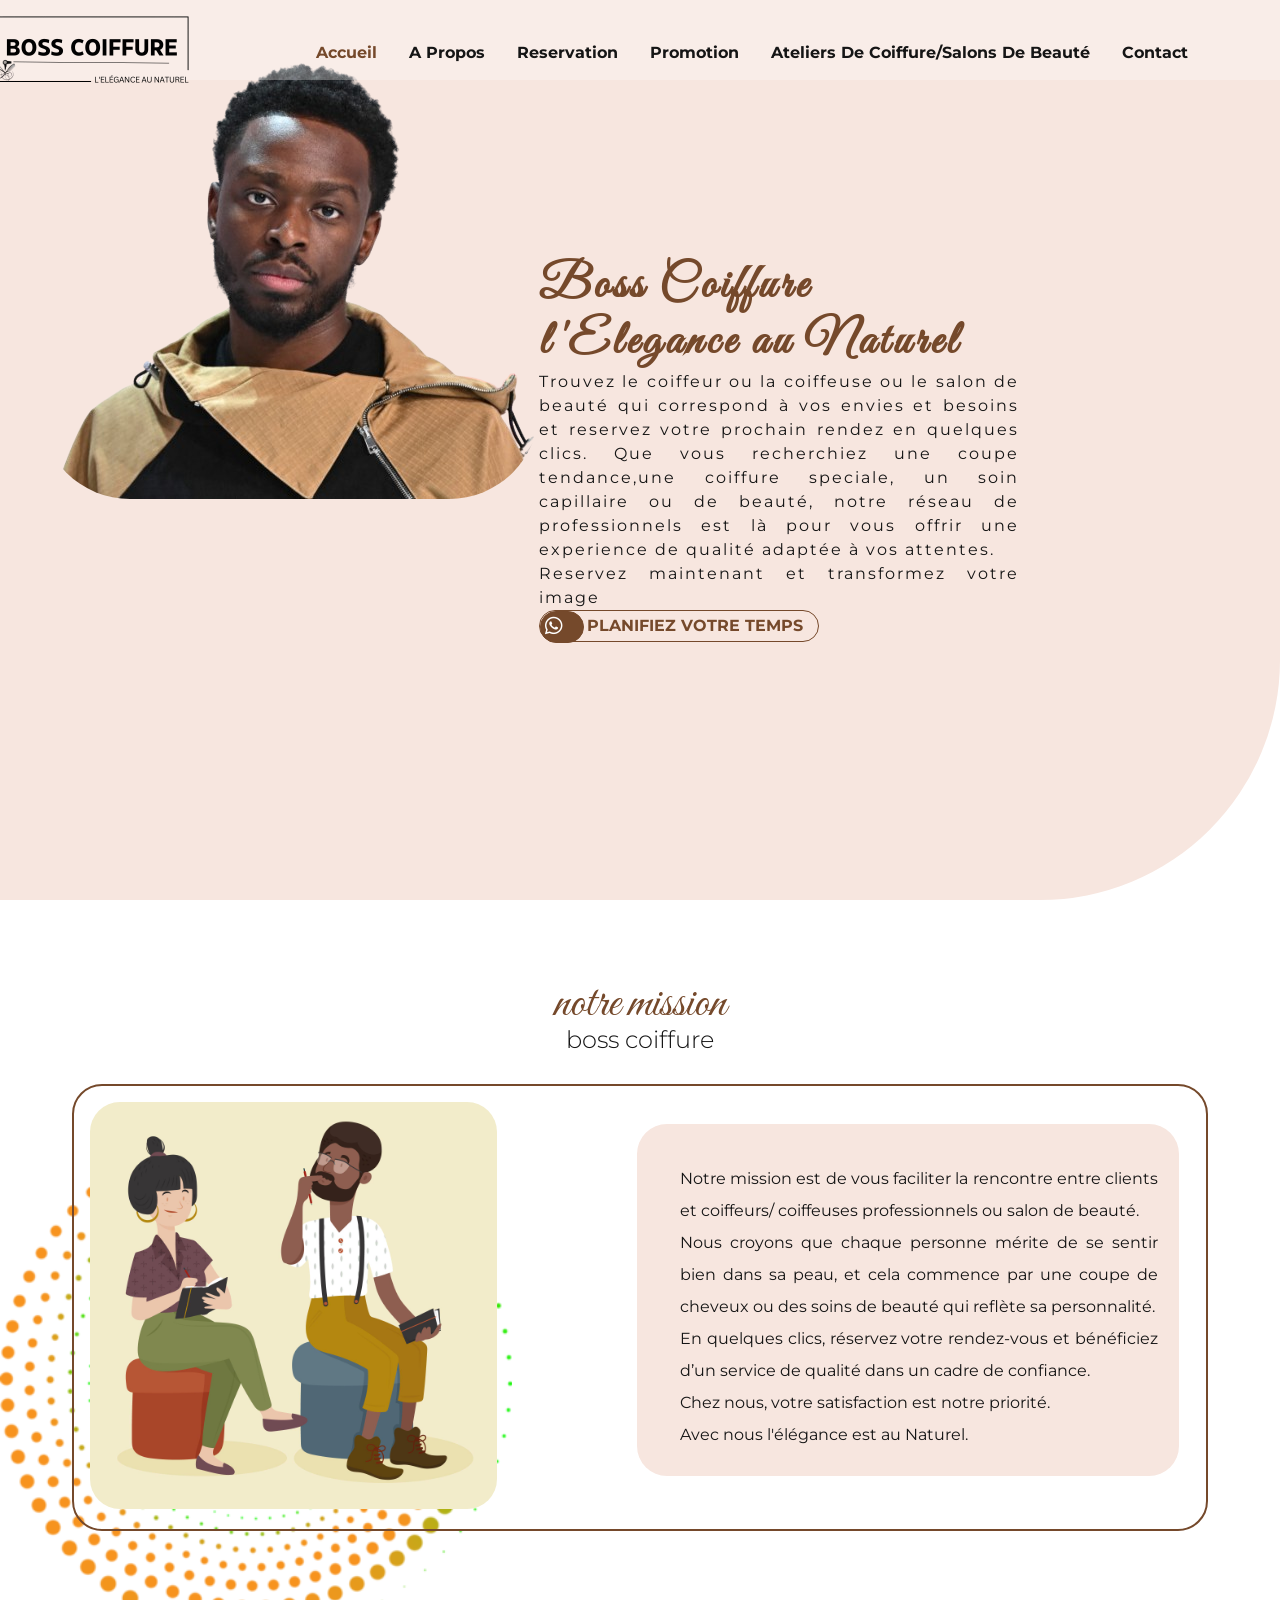
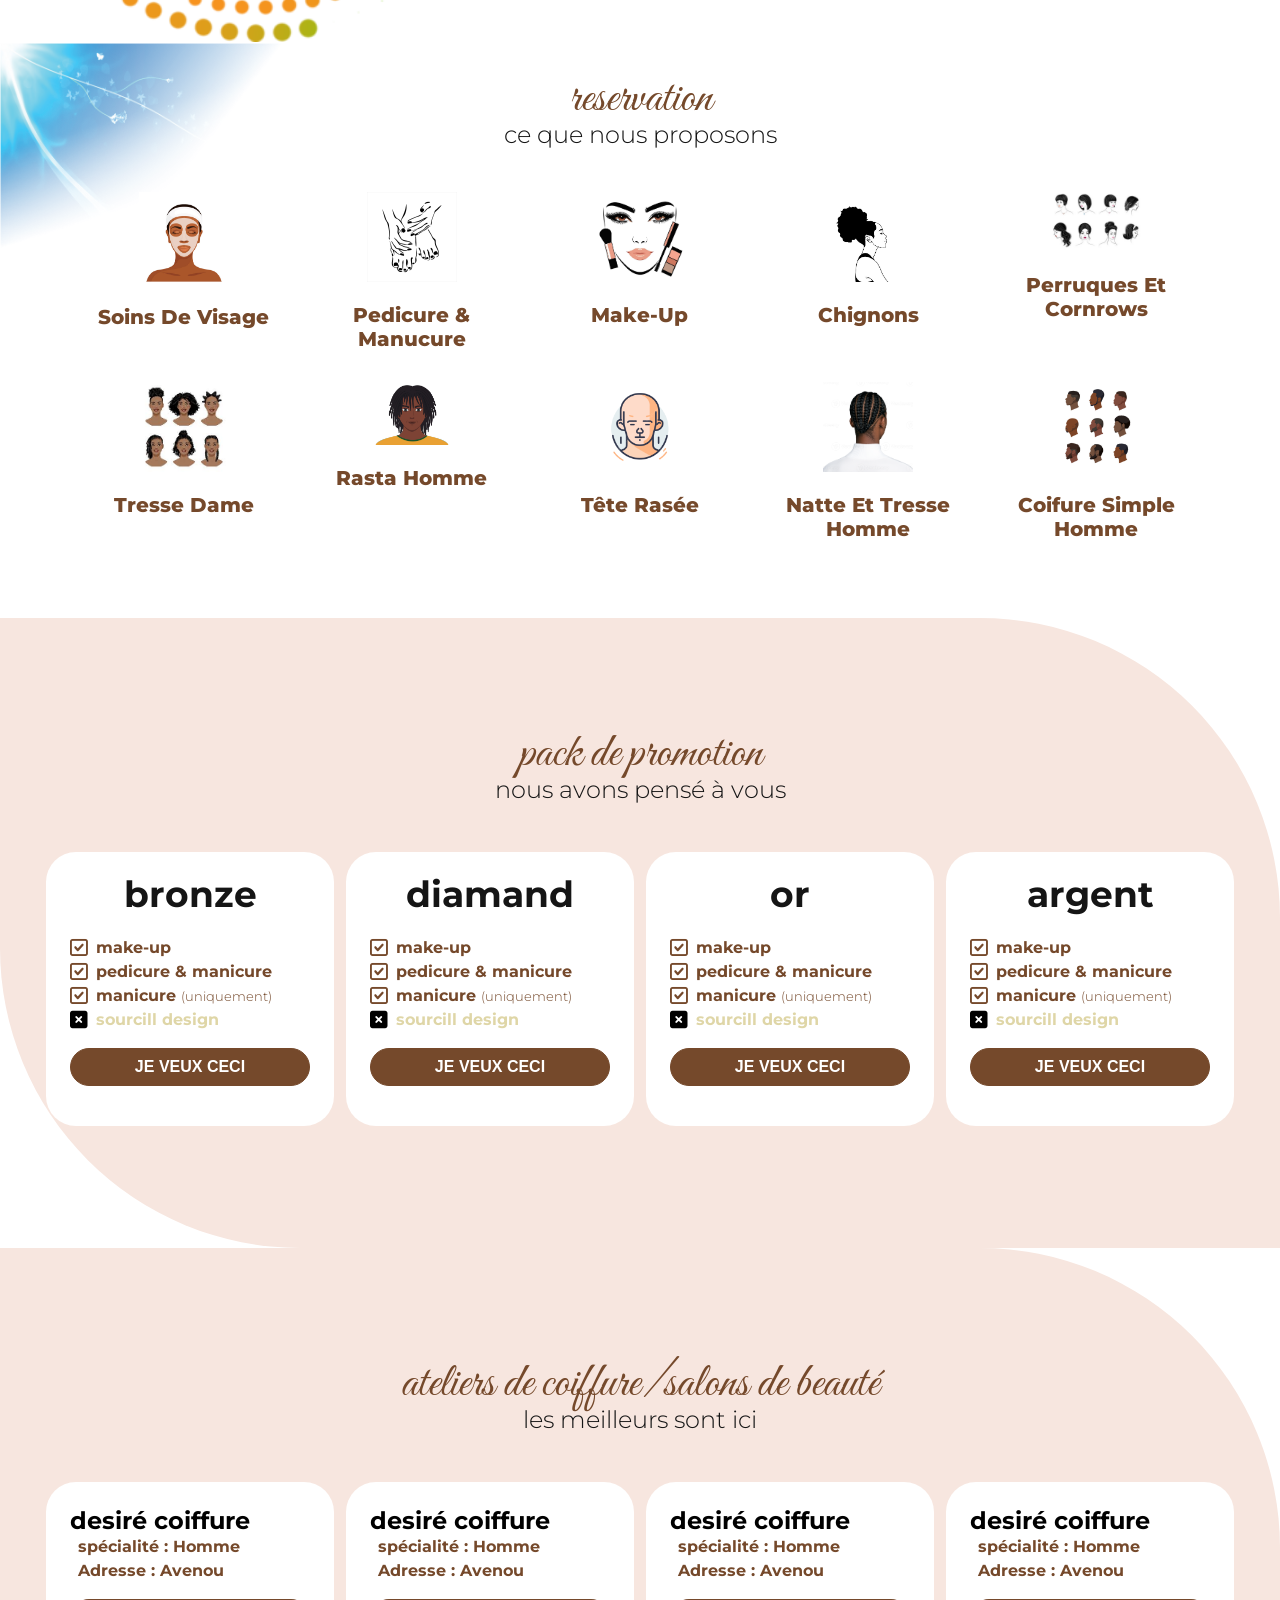
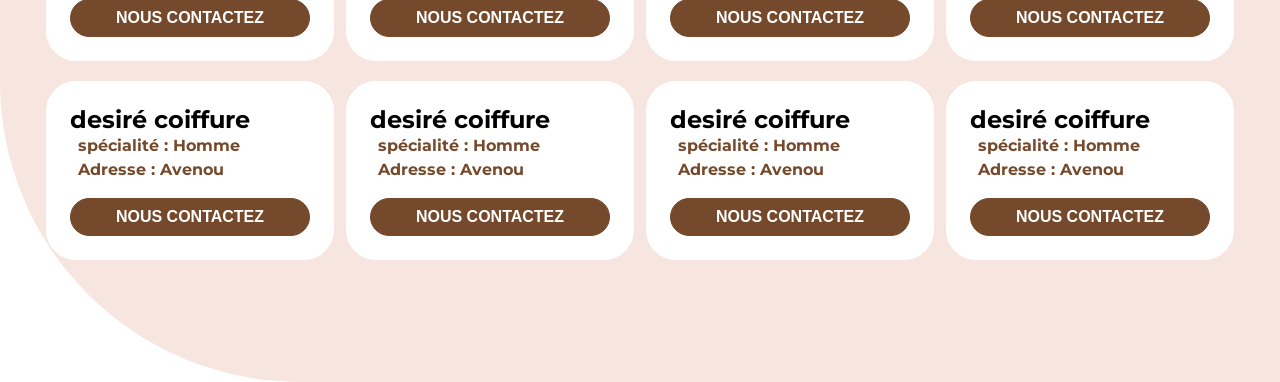
==== index.html @ dd02acd4 "first commit" ====
<!DOCTYPE html>
<html lang="en">
  <head>
    <meta charset="UTF-8" />
    <meta http-equiv="X-UA-Compatible" content="IE=edge" />
    <meta name="viewport" content="width=device-width, initial-scale=1.0" />
    <title>Boss Coiffure</title>
    <!-- CSS file -->
    <link rel="stylesheet" href="Style.css" />
    <!-- Font Awesome CDN -->
    <link
      rel="stylesheet"
      href="https://use.fontawesome.com/releases/v5.15.4/css/all.css"
      integrity="sha384-DyZ88mC6Up2uqS4h/KRgHuoeGwBcD4Ng9SiP4dIRy0EXTlnuz47vAwmeGwVChigm"
      crossorigin="anonymous"
    />
    <link rel="stylesheet" href="https://cdnjs.cloudflare.com/ajax/libs/font-awesome/6.0.0-beta3/css/all.min.css"/>
  </head>
  <body>
    <header class="header" id="header">
      <div class="navbar">
        <div class="logo">
          <img src="img/Logo Boss Coiffure re.png" />
        </div>
        <nav class="nav-menu" id="nav-menu">
          <ul class="nav-list">
            <li><a href="#" class="nav-link active">accueil</a></li>
            <li><a href="#apropos" class="nav-link">a propos</a></li>
            <li><a href="#reservation" class="nav-link">reservation</a></li>
            <li><a href="#promotion" class="nav-link">promotion </a></li>
            <li><a href="#ateliers" class="nav-link">ateliers de coiffure/salons de beauté</a></li>
            <li><a href="#contact" class="nav-link">contact</a></li>
          </ul>
          
        </nav>
        <div class="nav-toggle" id="nav-toggle">
            <!-- Icône Bars-->
            <i class="fa-solid fa-bars"></i>
        </div>
      </div>
    </header>
    <!-- Start Accueil Section-->
    <section class="accueil">
        <div class="container">
            <div class="accueil-img">
                <img src="img/Accueil_4-removebg-preview.png">
            </div>
            <div class="accueil-content">
                <h1>Boss Coiffure<br><span>l'Elegance au Naturel</span></h1>
                <p>Trouvez le coiffeur ou la coiffeuse ou le salon de beauté qui correspond à vos envies et besoins et reservez votre prochain rendez en quelques clics. Que vous recherchiez une coupe tendance,une coiffure speciale, un soin capillaire ou de beauté, notre réseau de professionnels est là pour vous offrir une experience de qualité adaptée à vos attentes.</p>
                <p>Reservez maintenant et transformez votre image</p>
                <a href="https://wa.me/22890616989" class="btn btn-outline" >
                  <i class="fab fa-whatsapp" target="_blank"></i> 
                  planifiez votre temps
                  </a>
                </a>
            </div>
        </div>
    </section>
    <!-- End Accueil Section-->
     <!-- Start A propos Section-->
    <section class="apropos" id="apropos">
      <div class="container">
        <div class="section-title">
          <h1>notre mission</h1>
          <span>boss coiffure</span>
        </div>
        <div class="apropos-detail">
          <div class="apropos-detail-content">
            <div class="apropos-img">
              <img src="img/A propos Backgr.jpg">
            </div>
            <div class="apropos-description">
              <p>Notre mission est de vous faciliter la rencontre entre clients 
                et coiffeurs/ coiffeuses professionnels ou salon de beauté.
              </p>
              <p>Nous croyons que chaque personne mérite de se sentir bien dans sa
                peau, et cela commence par une coupe de cheveux ou des soins de 
                beauté qui reflète sa personnalité.
              </p>
              <p>
                 En quelques clics, réservez votre rendez-vous
                 et bénéficiez d’un service de qualité dans un cadre de confiance.
              </p>
              <p>
                Chez nous, votre satisfaction est notre priorité. 
              </p>
              <p>
              Avec nous l'élégance est au Naturel.
              </p>
            </div>
          </div>
        </div>
      </div>
    </section>
    <!-- End A propos Section-->
    <!-- Start Reservation Section-->
      <section class="reservation" id="reservation">
        <div class="reservation-content">
          <div class="section-title">
            <h1>reservation</h1>
            <span>ce que nous proposons</span>
          </div>
          <div class="reservation-content-description">
            <div class="box">
                  <div class="inner">
                    <img src="img/Soins de beaute.jpg">
                    <p>soins de visage</p>
                  </div>
            </div>
            <div class="box">
              <div class="inner">
                <img src="img/Pedicure et manucure.jpg">
                <p>pedicure & manucure</p>
              </div>
            </div>
            <div class="box">
                <div class="inner">
                  <img src="img/Mak-up.jpg">
                  <p>make-up</p>
                </div>  
            </div>
            <div class="box">
                  <div class="inner">
                  <img src="img/Chignon.jpg">
                  <p>chignons</p>
                  </div>
            </div>
            <div class="box">
              <div class="inner">
              <img src="img/prerruque.jpg">
              <p>perruques et cornrows</p>
              </div>
        </div>
        <div class="box">
          <div class="inner">
          <img src="img/Tresse2.jpg">
          <p>tresse dame</p>
          </div>
    </div>
            <div class="box">
                  <div class="inner">
                  <img src="img/Rasta Homme.jpg">
                  <p>rasta homme</p>
                  </div> 
            </div>   
            <div class="box">
              <div class="inner">
              <img src="img/tête rasé.png">
              <p>tête rasée</p>
              </div> 
        </div> 
        <div class="box">
          <div class="inner">
          <img src="img/natte et tresse Homme.png">
          <p>Natte et tresse homme</p>
          </div> 
    </div> 
    <div class="box">
      <div class="inner">
      <img src="img/Coiffure simple homme.jpg">
      <p>coifure simple homme</p>
      </div> 
</div>                    
          </div>
        </div>
      </section>
    <!-- End Reservation Section-->
    <!-- Start Promotion Section-->
      <section class="promotion" id="promotion">
        <div class="section-title">
          <h1>pack de promotion</h1>
          <span>nous avons pensé à vous</span>
        </div>
        <div class="pack-cards">
          <div class="card">
            <div class="card-title">
              <h1>bronze</h1>
            </div>
            <div class="card-items">
              <div class="item">
                <i class="fa-regular fa-square-check check-icon"></i>
                <p>make-up</p>
              </div>
              <div class="item">
                <i class="fa-regular fa-square-check check-icon"></i>
                <p>pedicure & manicure</p>
              </div>
              <div class="item">
                <i class="fa-regular fa-square-check check-icon"></i>
                <p>manicure <span>(uniquement)</span></p>
              </div>
              <div class="item">
                <i class="fa-solid fa-square-xmark x-icon"></i>
                <p class="not">sourcill design</span></p>
              </div>
              <button class="btn">Je veux ceci</button>
            </div>
          </div>
            <div class="card">
              <div class="card-title">
                <h1>diamand</h1>
              </div>
              <div class="card-items">
                <div class="item">
                  <i class="fa-regular fa-square-check check-icon"></i>
                  <p>make-up</p>
                </div>
                <div class="item">
                  <i class="fa-regular fa-square-check check-icon"></i>
                  <p>pedicure & manicure</p>
                </div>
                <div class="item">
                  <i class="fa-regular fa-square-check check-icon"></i>
                  <p>manicure <span>(uniquement)</span></p>
                </div>
                <div class="item">
                  <i class="fa-solid fa-square-xmark x-icon"></i>
                  <p class="not">sourcill design</span></p>
                </div>
                <button class="btn">Je veux ceci</button>
              </div>
            </div>
            <div class="card">
                <div class="card-title">
                  <h1>or</h1>
                </div>
                <div class="card-items">
                  <div class="item">
                    <i class="fa-regular fa-square-check check-icon"></i>
                    <p>make-up</p>
                  </div>
                  <div class="item">
                    <i class="fa-regular fa-square-check check-icon"></i>
                    <p>pedicure & manicure</p>
                  </div>
                  <div class="item">
                    <i class="fa-regular fa-square-check check-icon"></i>
                    <p>manicure <span>(uniquement)</span></p>
                  </div>
                  <div class="item">
                    <i class="fa-solid fa-square-xmark x-icon"></i>
                    <p class="not">sourcill design</span></p>
                  </div>
                  <button class="btn">Je veux ceci</button>
                </div>
              </div>
              <div class="card">
                  <div class="card-title">
                    <h1>argent</h1>
                  </div>
                  <div class="card-items">
                    <div class="item">
                      <i class="fa-regular fa-square-check check-icon"></i>
                      <p>make-up</p>
                    </div>
                    <div class="item">
                      <i class="fa-regular fa-square-check check-icon" ></i>
                      <p>pedicure & manicure</p>
                    </div>
                    <div class="item">
                      <i class="fa-regular fa-square-check check-icon"></i>
                      <p>manicure <span>(uniquement)</span></p>
                    </div>
                    <div class="item">
                      <i class="fa-solid fa-square-xmark x-icon"></i>
                      <p class="not">sourcill design</span></p>
                    </div>
                    <button class="btn">Je veux ceci</button>
            </div>
          </div>
        </div>
      </section>
    <!-- End Promotion Section-->


    <!-- Start Ateliers Section-->
     <section class="ateliers" id="ateliers">
      <div class="ateliers-content">
        <div class="section-title">
          <h1>ateliers de coiffure/salons de beauté</h1>
          <span>les meilleurs sont ici</span>
        </div>
        <div class="ateliers-salons">
        <div class="ateliers-list-salon">
          <div class="ateliers-list-title">
            <h1>desiré coiffure</h1>
          </div>
          <div class="ateliers-list-salon-items">
            <div class="item">
              <p>spécialité : Homme</p>
            </div>
            <div class="item">
              <p>Adresse : Avenou</p>
            </div>
        </div>
        <button class="btn">Nous contactez</button>
        </div>
        <div class="ateliers-list-salon">
          <div class="ateliers-list-title">
            <h1>desiré coiffure</h1>
          </div>
          <div class="ateliers-list-salon-items">
            <div class="item">
              <p>spécialité : Homme</p>
            </div>
            <div class="item">
              <p>Adresse : Avenou</p>
            </div>
        </div>
        <button class="btn">Nous contactez</button>
        </div>
        <div class="ateliers-list-salon">
          <div class="ateliers-list-title">
            <h1>desiré coiffure</h1>
          </div>
          <div class="ateliers-list-salon-items">
            <div class="item">
              <p>spécialité : Homme</p>
            </div>
            <div class="item">
              <p>Adresse : Avenou</p>
            </div>
        </div>
        <button class="btn">Nous contactez</button>
        </div>
        <div class="ateliers-list-salon">
          <div class="ateliers-list-title">
            <h1>desiré coiffure</h1>
           </div>
          <div class="ateliers-list-salon-items">
            <div class="item">
              <p>spécialité : Homme</p>
            </div>
            <div class="item">
              <p>Adresse : Avenou</p>
            </div>
        </div>
        <button class="btn">Nous contactez</button>
        </div>
        <div class="ateliers-list-salon">
          <div class="ateliers-list-title">
            <h1>desiré coiffure</h1>
          </div>
          <div class="ateliers-list-salon-items">
            <div class="item">
              <p>spécialité : Homme</p>
            </div>
            <div class="item">
              <p>Adresse : Avenou</p>
            </div>
        </div>
        <button class="btn">Nous contactez</button>
        </div>
        <div class="ateliers-list-salon">
          <div class="ateliers-list-title">
            <h1>desiré coiffure</h1>
          </div>
          <div class="ateliers-list-salon-items">
            <div class="item">
              <p>spécialité : Homme</p>
            </div>
            <div class="item">
              <p>Adresse : Avenou</p>
            </div>
        </div>
        <button class="btn">Nous contactez</button>
        </div>
        <div class="ateliers-list-salon">
          <div class="ateliers-list-title">
            <h1>desiré coiffure</h1>
          </div>
          <div class="ateliers-list-salon-items">
            <div class="item">
              <p>spécialité : Homme</p>
            </div>
            <div class="item">
              <p>Adresse : Avenou</p>
            </div>
        </div>
        <button class="btn">Nous contactez</button>
        </div>
        <div class="ateliers-list-salon">
          <div class="ateliers-list-title">
            <h1>desiré coiffure</h1>
          </div>
          <div class="ateliers-list-salon-items">
            <div class="item">
              <p>spécialité : Homme</p>
            </div>
            <div class="item">
              <p>Adresse : Avenou</p>
            </div>
        </div>
        <button class="btn">Nous contactez</button>
        </div>
      </div> 
    </div>
     




     </section>
    <!-- End Ateliers Section-->
    <!-- Javascript File-->
    <script src="main.js"></script>
  </body>
</html>
---- Style.css ----
/* Fonts */
@import url('https://fonts.googleapis.com/css2?family=Great+Vibes&family=Montserrat:ital,wght@0,100..900;1,100..900&display=swap');

:root{
    --header-height: 5rem;
    --main-color: #f7e6df;
    --first-color:#75492b;
    --second-color:#dfd6a7;
    --white-color:#fff;
    --black-color:#151515;

    --font-cursive: "Great Vibes", cursive;
    --font-body: "Montserrat", serif;

    --big-font-size: 3rem;
    --h1-font-size: 2.25rem;
    --h2-font-size: 1.5rem;
    --h3-font-size: 1.25rem;
    --normal-font-size: 1rem;
    --small-font-size: 0.813rem;
}
*{
    box-sizing: border-box;
    margin: 0;
    padding: 0;
    text-decoration: none;
    list-style: none;
    outline: none;
    border: none;
}
html{
    scroll-behavior: smooth;
}
body{
    background-color: var(--white-color);
    font-size: var(--normal-font-size);
    font-family: var(--font-body);
    overflow-x: hidden;
}
/* Buttons */
.btn{
    width: 240px;
    display: flex;
    align-items: center;
    justify-content: center;
    text-align: center;
    background-color: var(--first-color);
    color: var(--white-color);
    border: 1px solid var(--first-color);
    border-radius: 50px;
    font-size: var(--normal-font-size);
    font-weight: bold;
    text-transform: uppercase;
    line-height: 1rem;
    padding: 10px 20px;
    cursor: pointer;
    transition: all 0.4s ease;
}
.btn:hover{
    background-color: transparent;
    color: var(--first-color);
}
.btn-outline{
    width: 280px;
    background-color: transparent;
    color: var(--first-color);
    padding: 5px 10px 5px 0;
    transition: all 0.4s ease;
    position: relative;
}
.btn-outline::before{
    content: '';
    position: absolute;
    top: 0;
    left: 0;
    width: 15%;
    height: 100%;
    background-color: var(--first-color);
    border: 1px solid var(--first-color);
    border-radius: 50px;
    transition: all 0.4s ease-in-out;
}
.btn-outline i{
    margin-right: 1.5rem;
    font-size: var(--h3-font-size);
    color: var(--white-color);
    z-index: 10;
}
.btn-outline:hover::before{
    width:100%;
    z-index: -1;
}
.btn-outline:hover{
    color: var(--white-color);
    z-index: 10;
}
.header{
    position:fixed;
    top: 0;
    left: 0;
    right: 0;
    height: var(--header-height);
    background-color: rgba(255, 255, 255, 0.3);
    z-index: 100;
    transition: all 0.4s ease;
}
.navbar{
    width: 100%;
    max-width: 1200px;
    margin: 0 auto;
    display: flex;
    justify-content: space-between;
    align-items: center;
    padding: 20px;
}
.logo{
    display: flex;
    justify-content: center;
    align-items: center;
    max-width: 10px;
    height: 0px;
    transform: scale(0.5);
    padding: 2em;
}
.nav-menu .nav-list{
    display: flex;
}
.nav-menu li{
    margin-right: 2rem;
}
.nav-link{
    font-size: var(--normal-font-size);
    color: var(--black-color);
    font-weight: bold;
    text-transform: capitalize;
    position: relative;
    transition: all 0.4s ease;
}
.nav-link::before{
    content: "";
    position: absolute;
    width: 0;
    left: 0;
    bottom: 0;
    height: 2px;
    background-color: var(--first-color);
    transition: all 0.4s ease;
}
.nav-link:hover::before{
    width: 100%;
}
.nav-link:hover,
.nav-link.active{
    color: var(--first-color);
}
.nav-toggle{
    font-size: var(--h1-font-size);
    padding: 5px 5px 0;
    border: 2px solid transparent;
    cursor: pointer;
    z-index: 100;
    display: none;
}
.nav-toggle:hover{
    color: var(--first-color);
    border: 2px solid var(--first-color);
}
/* Start Accueil Section */
.accueil{
    width:100%;
    height: 100vh;
    background-color: var(--main-color);
    border-radius: 0 0 240px 0;
}
.container{
    max-width: 1200px;
    margin: 0 auto;
    display: flex;
    flex-wrap: wrap;
}
.accueil .accueil-img img{ 
    width:100%;
    height: auto;
    border-radius: 10vh;
    transform: scale();
}
.accueil .accueil-content{
    width:40%;
    height: 100vh;
    display: flex;
    flex-direction: column;
    align-items: flex-start;
    justify-content: center;
}
.accueil-content h1{
    font-family: var(--font-cursive);
    font-size: 3rem; 
    line-height: 3.5rem;
    letter-spacing: 4px; 
    color: var(--first-color);
    margin: bottom 1.5em; ;
}
.accueil-content p{
    font-weight: 400;
    line-height: 1.5rem;
    text-align: justify;
    letter-spacing: 2px;
    color: var(--black-color);
    margin: bottom 1.2rem;
}
/* End Accueil Section */
/* Start A propos Section */
.apropos{
    width: 100%;
    padding: 5rem 0;
    background-image: url(img/Decoratif2.webp);
    background-repeat: no-repeat;
    background-position: bottom left;
    background-size:40%;
    z-index: -1;
}
.apropos .container{
    max-width: 1200px;
    margin: 1 auto;
    display: flex;
    flex-wrap: wrap;
}
.section-title{
    margin: 0 auto;
    text-align: center;
}
.section-title h1{
    font-family: var(--font-cursive);
    font-size: var(--big-font-size);
    font-weight: 400;
    line-height: 3rem;
    color: var(--first-color);
}
.section-title span{
    font-weight: 300;
    font-size: var(--h2-font-size);
    line-height: 1.5rem;
    color: var(--black-color);
}
.apropos-detail{
    width: 100%;
    padding: 2rem;
}
.apropos-detail-content{
    display: grid;
    grid-template-columns: repeat(2, 1fr);
    gap: 1rem;
    align-items: center;
    border: 2px solid var(--first-color);
    border-radius: 30px;
    padding: 1rem;
}
.apropos-img img{
    width: 75%;
    border-radius: 30px;
    filter: drop-shadow(16px 16px 16px rgba(0,0,0,0,25));
}
.apropos-description{
    position: relative;
    padding: 2rem;
}
.apropos-description::before{
    content: '';
    position: absolute;
    width: 100%;
    height: 100%;
    top: -2%;
    left: -2%;
    background-color: var(--main-color);
    border-radius: 30px;
    box-shadow: 4px 8px 16px rgba(0,0,0,0,25);
    z-index: -1;
}
.apropos-description p{
    font-size: 400;
    line-height: 2rem;
    color: var(--black-color);
    text-align: justify;
}
/* End A propos Section */
/* Start Reservation Section */
.reservation{
    width: 100%;
    padding: 2rem 0;
    background-image: url(img/deco\ 5.png);
    background-size:22%;
    background-repeat: no-repeat;
    background-position: top left;
    z-index: -1;
}
.reservation-content{
    display: flex;
    flex-wrap: wrap;
} 
.reservation-content-description{
    width: 100%;
    max-width: 1200px;
    margin: 0 auto;
    padding: 2rem;
    text-align: center;
    display: grid;
    grid-template-columns: repeat(5, 1fr);
    gap: 5px;
}
.reservation-content-description .box{
    padding: 3px;
}
.reservation-content-description .box .inner img{
    width: 90px;
    margin-bottom: 1rem;
}
.reservation-content-description .box .inner{
    font-size: var(--h3-font-size);
    font-weight: 800;
    text-transform: capitalize;
    color: var(--first-color);
    padding: 10px;
    position: relative;
}
.reservation-content-description .box .inner::before,
.reservation-content-description .box .inner::after{
    content: '';
    position: absolute;
    width: 0;
    height: 0;
    box-sizing: border-box;
    transition: all 0.8s ease;
}
.reservation-content-description .box .inner::before{
    bottom: 0;
    left: 0;
    border-bottom: 3px solid transparent;
    border-left: 3px solid transparent;
}
.reservation-content-description .box .inner::after{
    top: 0;
    right: 0;
    border-top: 3px solid transparent;
    border-right: 3px solid transparent;
}
.reservation-content-description .box:hover .inner::before,
.reservation-content-description .box:hover .inner::after{
    width: 100%;
    height: 100%;
    border-color: var(--first-color);

}
/* End Reservation Section */
/* Start pomotion Section */
.promotion{
    width: 100%;
    padding: 7rem 0;
    background-color: var(--main-color);
    border-radius: 0 300px;
}

.pack-cards{
    max-width: 1200px;
    margin: 0 auto;
    display: flex;
    flex-wrap: wrap;
    margin-top: 2.5rem;

}

.card{
    background-color: var(--white-color);
    box-shadow: 8px 8px 16px rgba(0,0,0,0,25);
    border-radius: 30px;
    padding: 1.5rem;
    margin: 10px auto;
    transition: all 0.4s  ease-in-out;
}
.card:hover{
    transform: scale(1.1);
}
.card-title{
    text-align: center;
    margin-bottom: 1.5rem;
}
.card-title h1{
    font-weight: bold;
    font-size: var(--h1-font-size);
    line-height: 2.25rem;
    color: var(--black-color);
}
.card-items{
   margin-bottom: 1rem; 
}
.item{
    display: flex;
    align-items: center;

}
.item p{
    font-weight: bold;
    line-height: 1.5rem;
    color: var(--first-color);
    margin-left: 0.5rem;
}
.card-items .item p span{
    font-size: var(--small-font-size);
    font-weight: 300;
}
.item .check-icon,
.item .x-icon{
    font-size: var(--h3-font-size);
}
.tem .x-icon,
.item .not{
    color: var(--second-color);
}
.item .check-icon{
    color: var(--first-color);
}
.card-items button{
    margin: 1rem auto 0;
}

/* End pomotion Section */
/* Start Ateliers de coiffure/Salons de beauté Section */
.ateliers{
    width: 100%;
    padding: 7rem 0;
    background-color: var(--main-color);
    border-radius: 0 300px;
}

.ateliers-salons{
    max-width: 1200px;
    margin: 0 auto;
    display: flex;
    flex-wrap: wrap;
    margin-top: 2.5rem;

}

.ateliers-list-salon{
    background-color: var(--white-color);
    box-shadow: 8px 8px 16px rgba(0,0,0,0,25);
    border-radius: 30px;
    padding: 1.5rem;
    margin: 10px auto;
    transition: all 0.4s  ease-in-out;
}
.ateliers-list-salon:hover{
    transform: scale(1.1);
}
.ateliers-list-salon-title{
    text-align: center;
    margin-bottom: 1.5rem;
}
.ateliers-list-salon-title h1{
    font-weight: bold;
    font-size: var(--h1-font-size);
    line-height: 2.25rem;
    color: var(--black-color);
}
.ateliers-list-salon-items{
   margin-bottom: 1rem; 
}
.item{
    display: flex;
    align-items: center;

}
.item p{
    font-weight: bold;
    line-height: 1.5rem;
    color: var(--first-color);
    margin-left: 0.5rem;
}

.ateliers-list-salon-items button{
    margin: 1rem auto 0;
}

/* End Ateliers de coiffure/Salons de beauté Section */


















@media (max-width:920px) {
    .nav-menu{
        position: absolute;
        top: 0;
        right: 0;
        width: 0;
        height: 100vh;
        background-color: var(--main-color);
        font-size: var(--h2-font-size);
        text-align: center;
        text-transform: capitalize;
        padding-top: var(--header-height);
        box-shadow: 0 0 5px rgba(0,0,0,0.4);
        transition: all 0.4s ease-in-out;
    }
    .show-nav{
        width: 60%;
    }
    .nav-menu .nav-list{
        display: block;
    }
    .nav-menu li{
        padding: 15px 0;
    }
    .nav-link{
        font-size: var(--h3-font-size);
    }
    .nav-toggle{
        display: block;
    }
   .accueil .accueil-img img{
        display: none;
   }
   .accueil .accueil-content{
    width: 100%;
    height: 100vh;
    display: flex;
    justify-content: center;
    align-items: center;
   }
   .accueil-content h1{
    font-size: var(--big-font-size);
   }
   .accueil-content p{
    padding: 0.2rem;
   }
   .apropos-detail-content{  
        grid-template-columns: unset;
   }
   .reservation-content-description{
    grid-template-columns: repeat(2, 1fr);
   }
}
@media (max-width :560px) {
    .reservation-content-description{
        grid-template-columns: unset;
       }
}
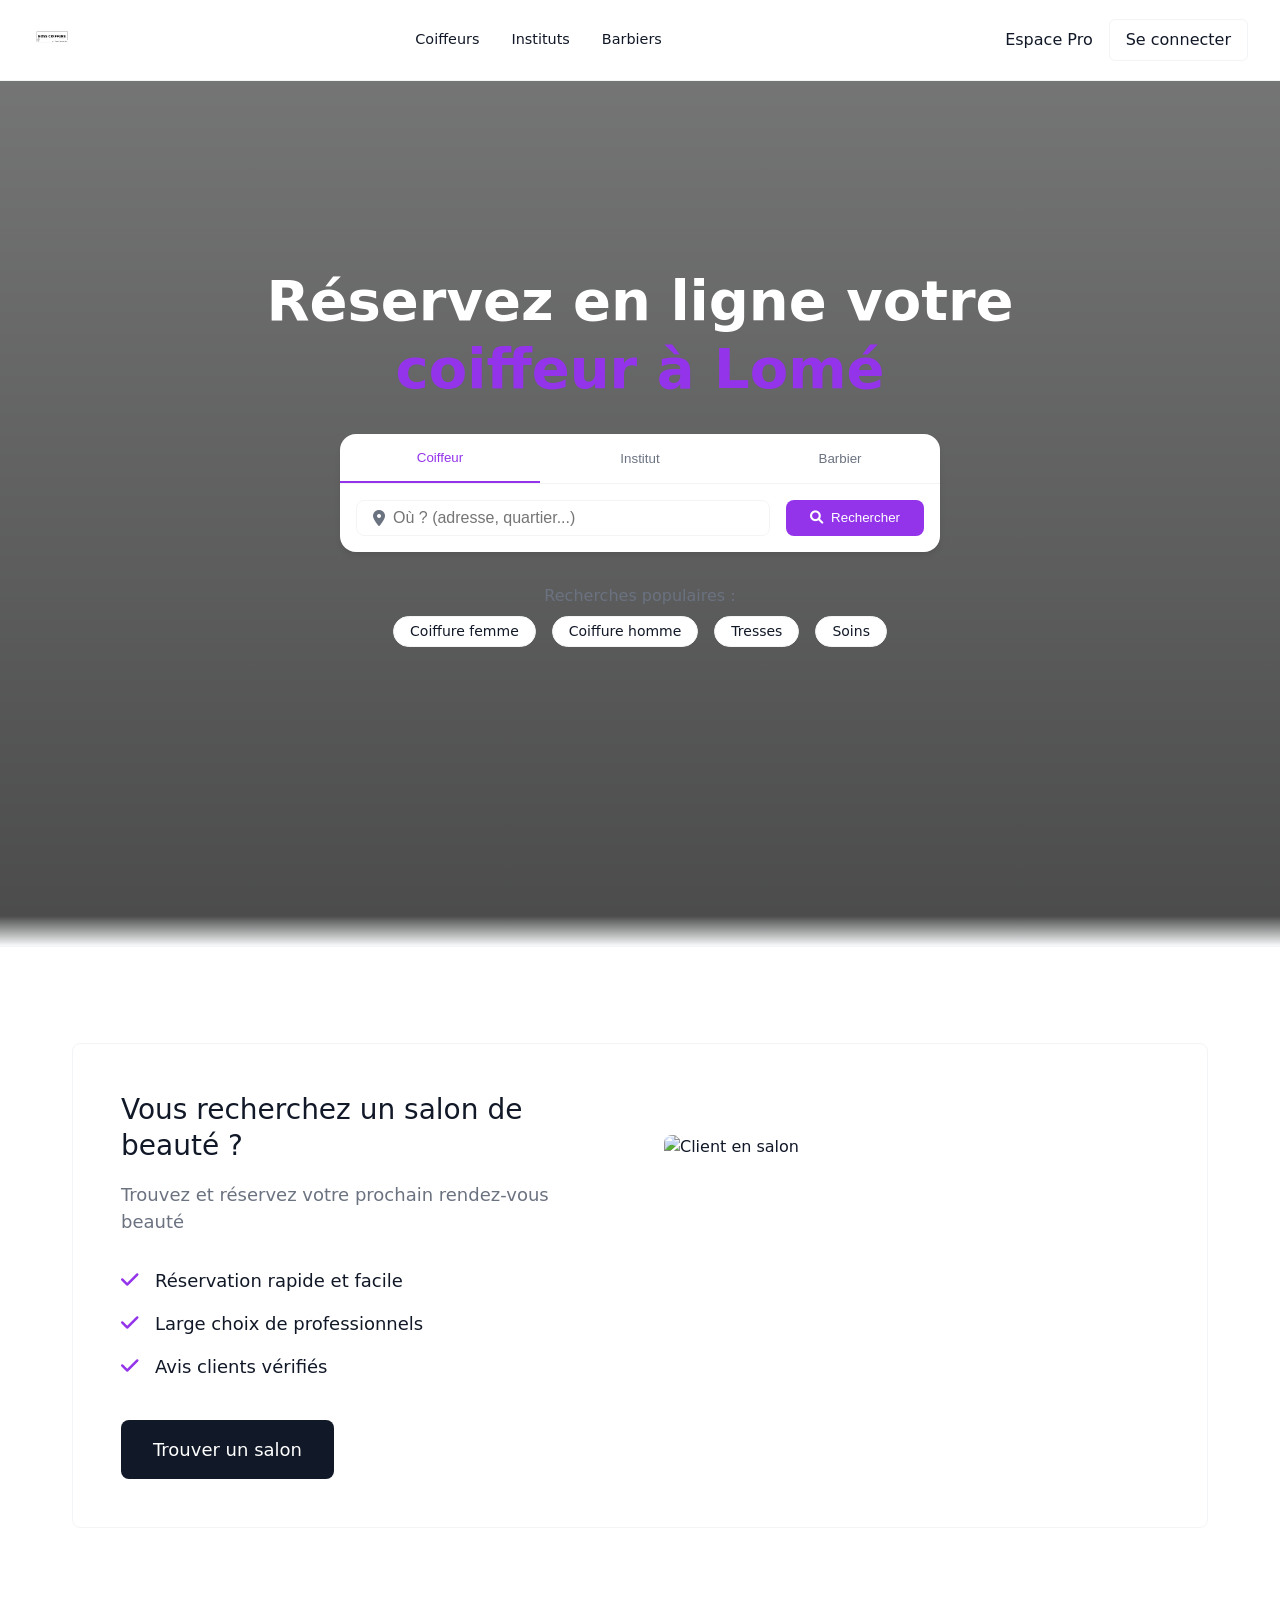
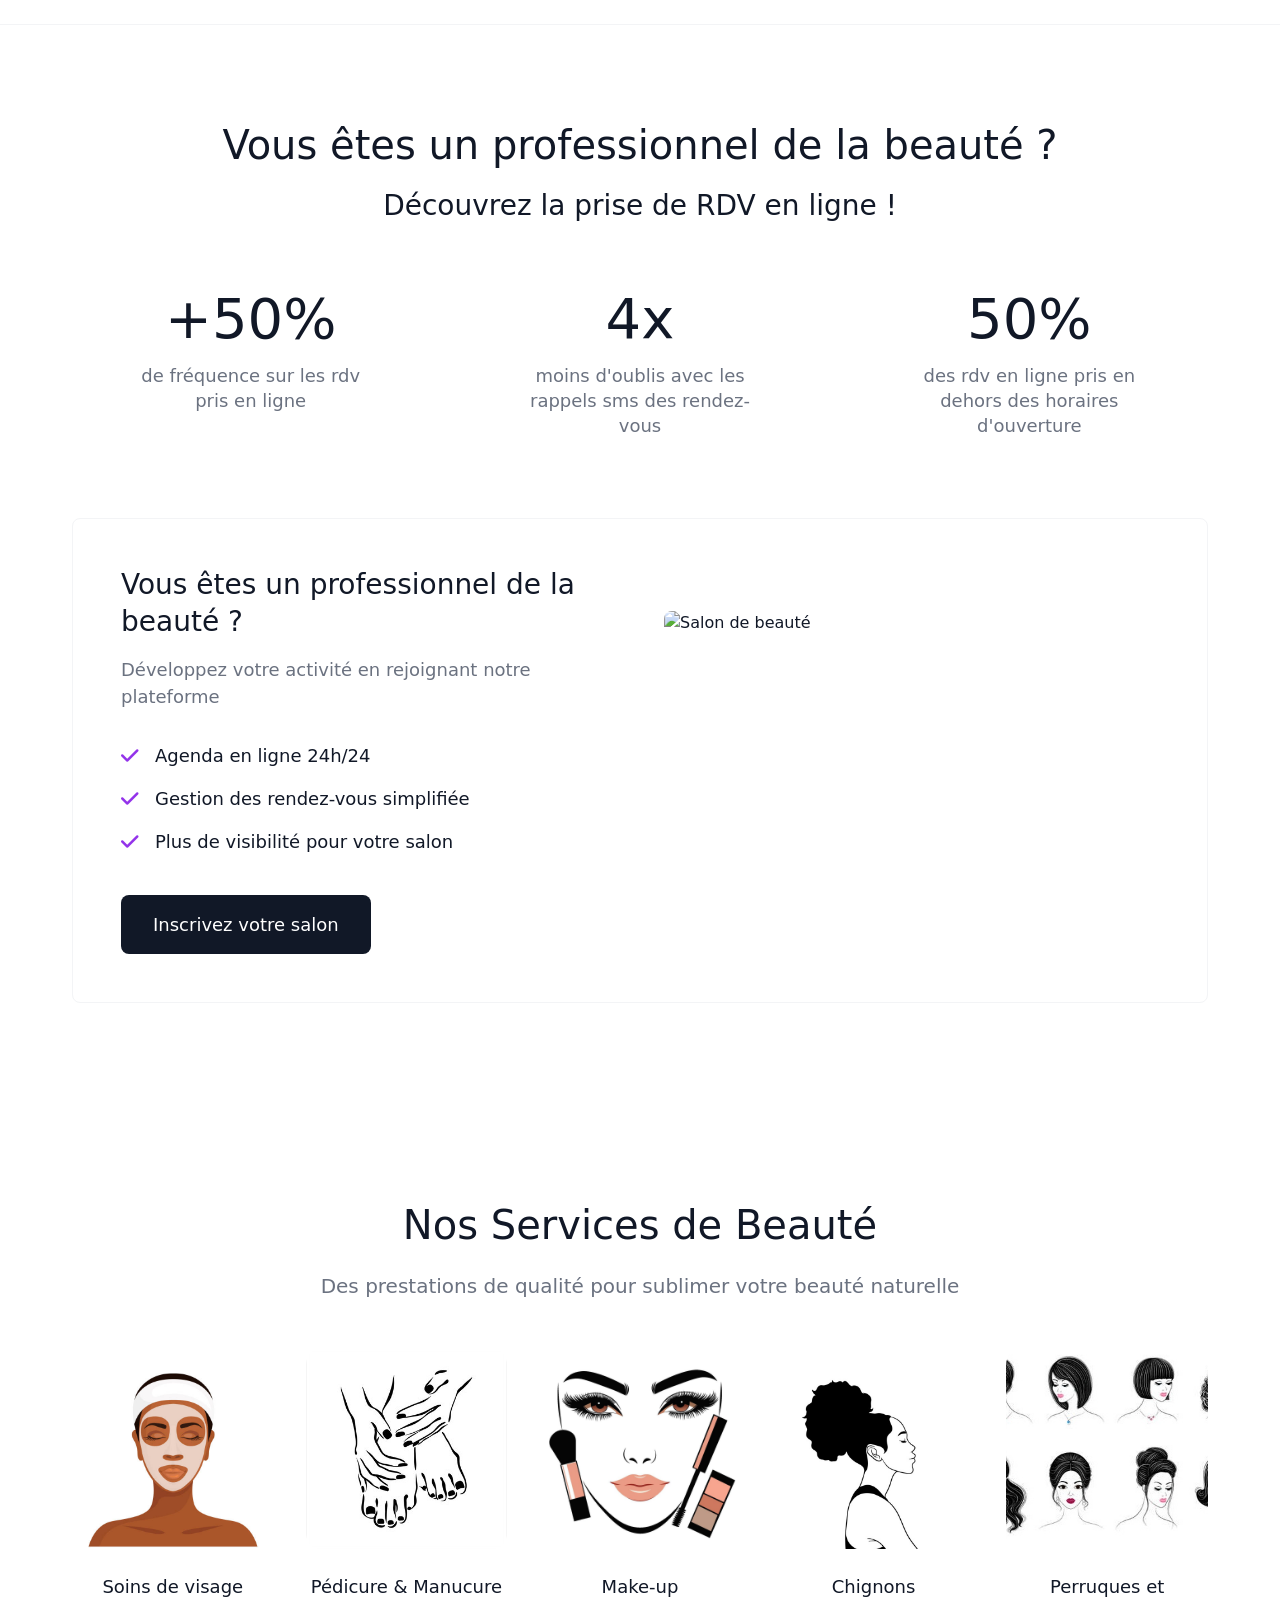
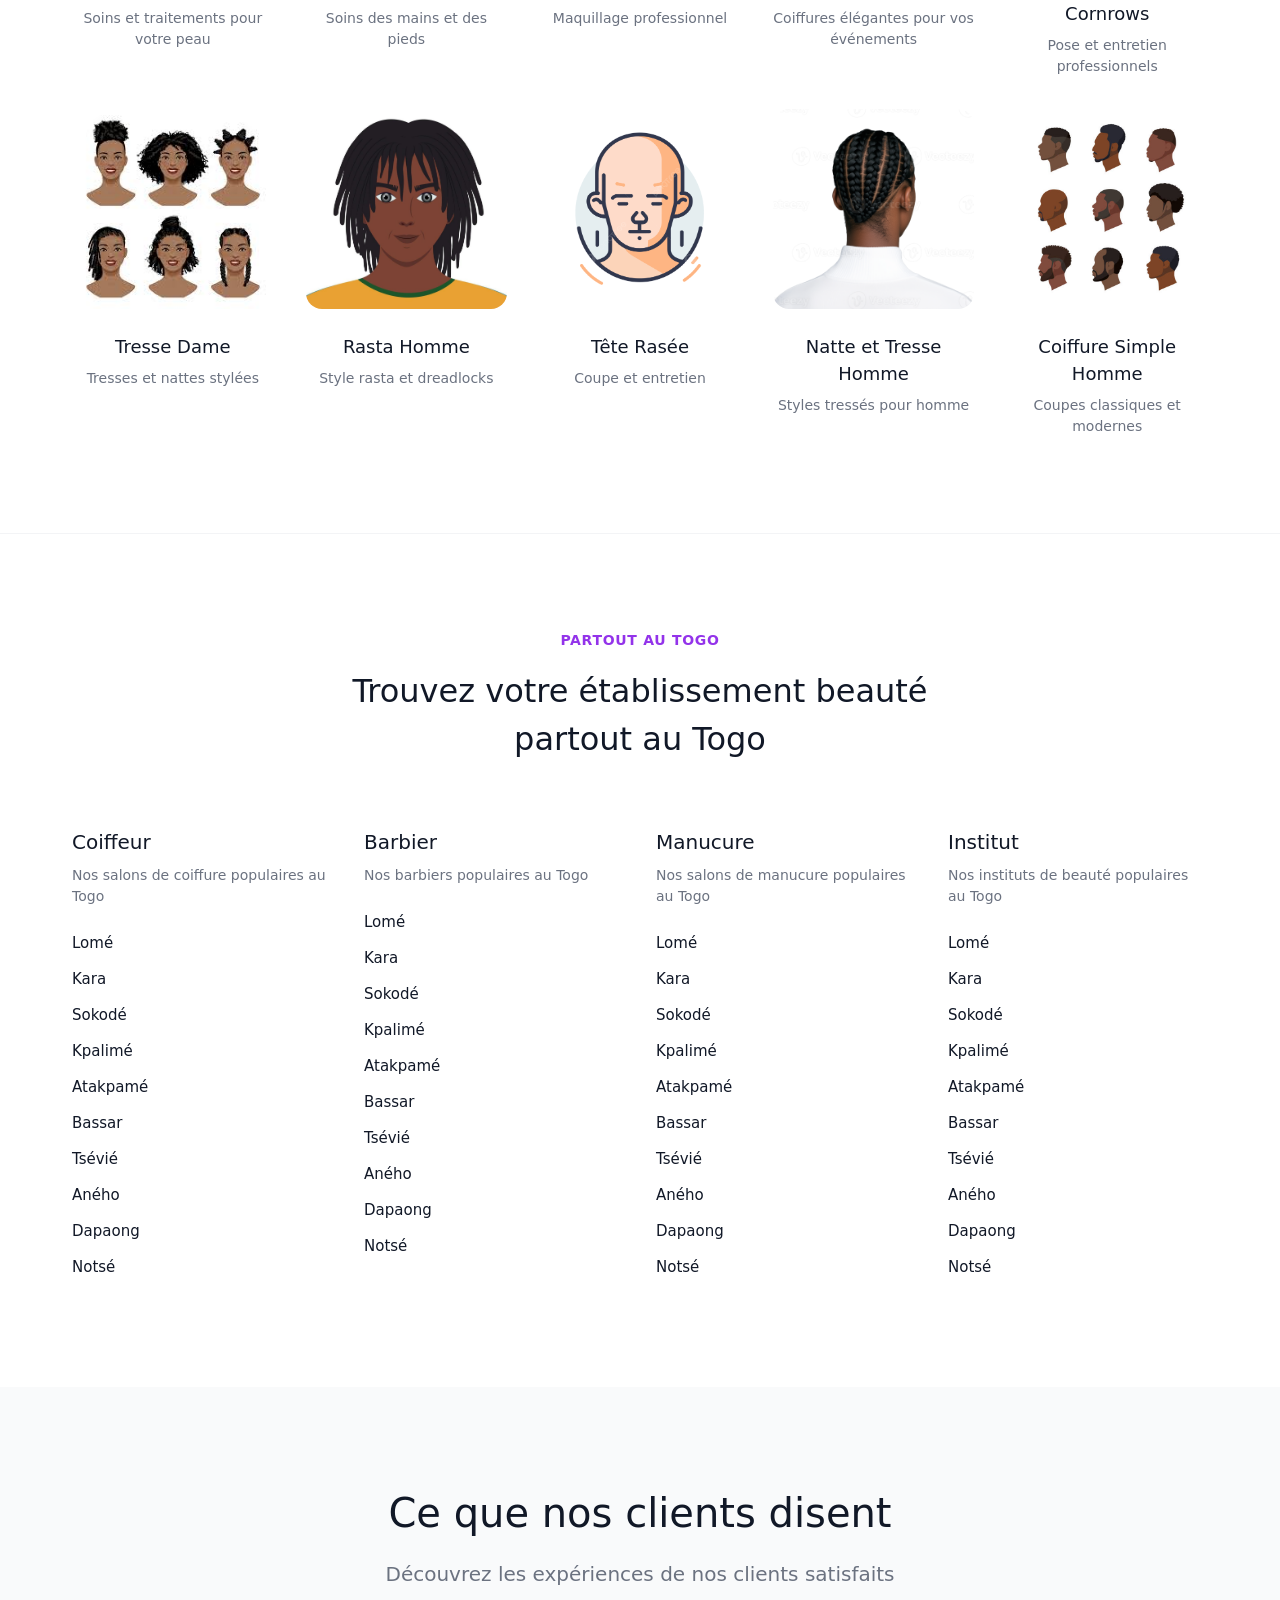
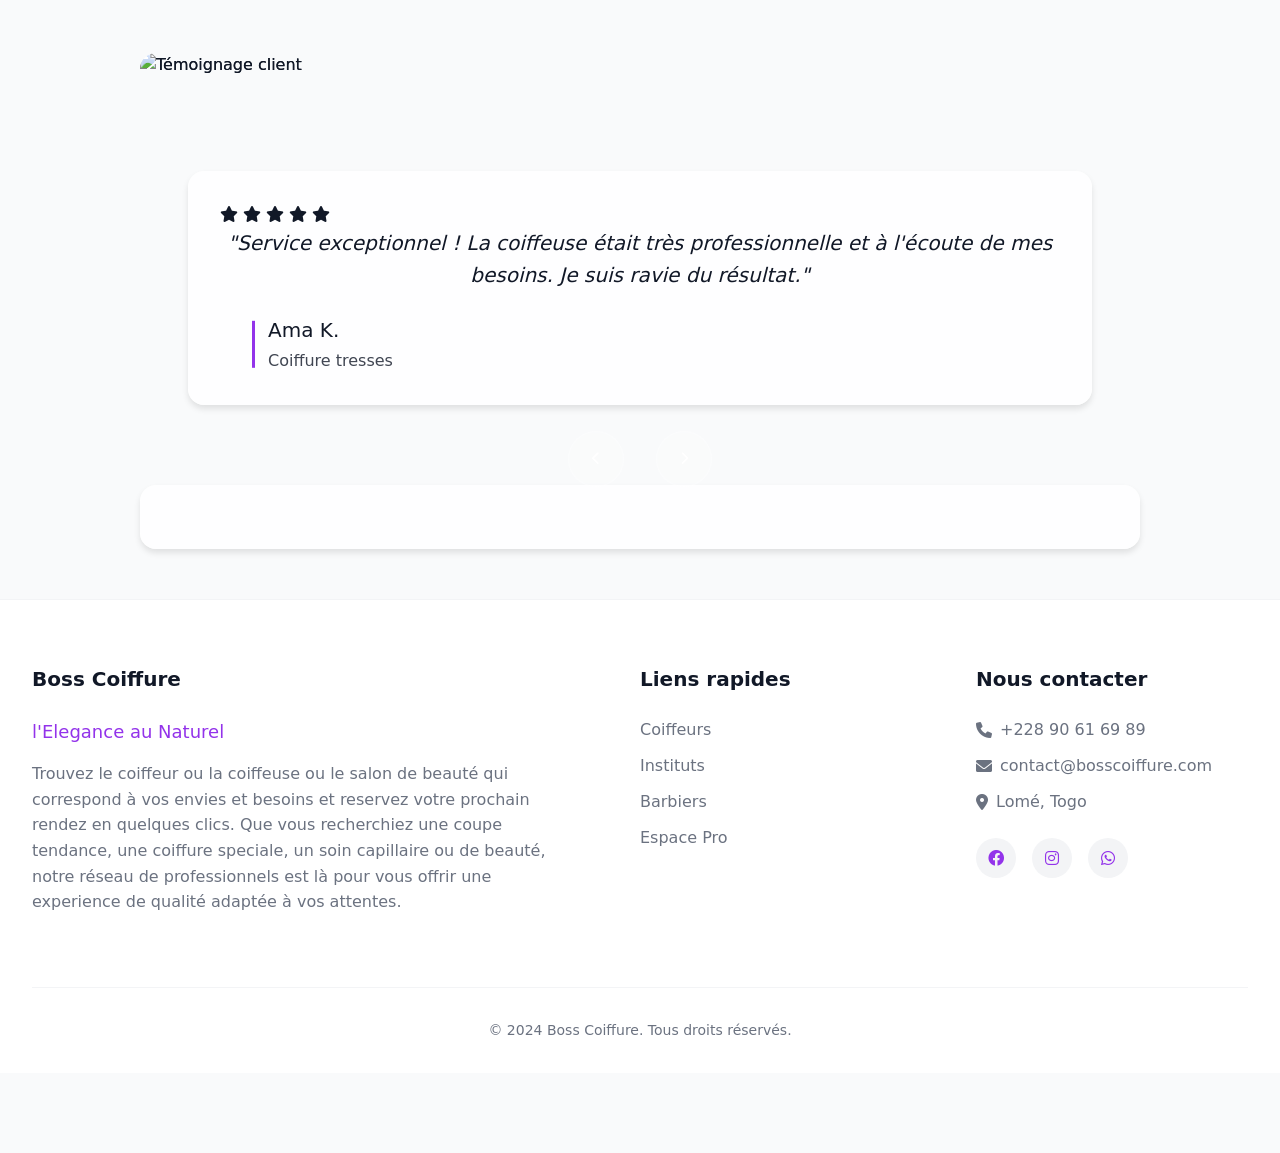
==== commit 9e4f9543: "cc" ====
--- a/index.html
+++ b/index.html
@@ -1,409 +1,486 @@
 <!DOCTYPE html>
-<html lang="en">
+<html lang="fr">
   <head>
-    <meta charset="UTF-8" />
-    <meta http-equiv="X-UA-Compatible" content="IE=edge" />
-    <meta name="viewport" content="width=device-width, initial-scale=1.0" />
-    <title>Boss Coiffure</title>
-    <!-- CSS file -->
-    <link rel="stylesheet" href="Style.css" />
-    <!-- Font Awesome CDN -->
-    <link
-      rel="stylesheet"
-      href="https://use.fontawesome.com/releases/v5.15.4/css/all.css"
-      integrity="sha384-DyZ88mC6Up2uqS4h/KRgHuoeGwBcD4Ng9SiP4dIRy0EXTlnuz47vAwmeGwVChigm"
-      crossorigin="anonymous"
-    />
+    <meta charset="UTF-8">
+    <meta http-equiv="X-UA-Compatible" content="IE=edge">
+    <meta name="viewport" content="width=device-width, initial-scale=1.0">
+    <title>Boss Coiffure - Réservez en ligne</title>
+    <link rel="stylesheet" href="./src/styles/main.css" />
+    <!-- Font Awesome -->
+    <link rel="stylesheet" href="https://use.fontawesome.com/releases/v5.15.4/css/all.css" integrity="sha384-DyZ88mC6Up2uqS4h/KRgHuoeGwBcD4Ng9SiP4dIRy0EXTlnuz47vAwmeGwVChigm" crossorigin="anonymous"/>
     <link rel="stylesheet" href="https://cdnjs.cloudflare.com/ajax/libs/font-awesome/6.0.0-beta3/css/all.min.css"/>
+    <!-- Scripts Font Awesome -->
+    <script defer src="https://use.fontawesome.com/releases/v5.15.4/js/solid.js" integrity="sha384-/BxOvRagtVDn9dJ+JGCtcofNXgQO/CCCVKdMfL115s3gOgQxWaX/tSq5V8dRgsbc" crossorigin="anonymous"></script>
+    <script defer src="https://use.fontawesome.com/releases/v5.15.4/js/fontawesome.js" integrity="sha384-dPBGbj4Uoy1OOpM4+aRGfAOc0W37JkROT+3uynUgTHZCHZNMHfGXsmmvYTffZjYO" crossorigin="anonymous"></script>
+    <script defer src="https://use.fontawesome.com/releases/v5.15.4/js/all.js" integrity="sha384-rOA1PnstxnOBLzCLMcre8ybwbTmemjzdNlILg8O7z1lUkLXozs4DHonlDtnE7fpc" crossorigin="anonymous"></script>
+    <!-- Polices Google Fonts -->
+    <link href="https://fonts.googleapis.com/css2?family=Great+Vibes&family=Montserrat:wght@400;500;600;700&display=swap" rel="stylesheet">
   </head>
   <body>
-    <header class="header" id="header">
-      <div class="navbar">
-        <div class="logo">
-          <img src="img/Logo Boss Coiffure re.png" />
-        </div>
-        <nav class="nav-menu" id="nav-menu">
-          <ul class="nav-list">
-            <li><a href="#" class="nav-link active">accueil</a></li>
-            <li><a href="#apropos" class="nav-link">a propos</a></li>
-            <li><a href="#reservation" class="nav-link">reservation</a></li>
-            <li><a href="#promotion" class="nav-link">promotion </a></li>
-            <li><a href="#ateliers" class="nav-link">ateliers de coiffure/salons de beauté</a></li>
-            <li><a href="#contact" class="nav-link">contact</a></li>
-          </ul>
-          
+    <!-- Header -->
+    <header class="header">
+        <nav class="navbar">
+            <a href="/" class="logo">
+                <img src="./src/assets/images/Logo Boss Coiffure re.png" alt="Boss Coiffure">
+            </a>
+            <div class="nav-links">
+                <a href="#" class="nav-link">Coiffeurs</a>
+                <a href="#" class="nav-link">Instituts</a>
+                <a href="#" class="nav-link">Barbiers</a>
+            </div>
+            <div class="nav-auth">
+                <a href="#" class="btn-text">Espace Pro</a>
+                <a href="#" class="btn-outline">Se connecter</a>
+            </div>
         </nav>
-        <div class="nav-toggle" id="nav-toggle">
-            <!-- Icône Bars-->
-            <i class="fa-solid fa-bars"></i>
-        </div>
-      </div>
     </header>
-    <!-- Start Accueil Section-->
-    <section class="accueil">
+
+    <!-- Hero Section -->
+    <main class="hero">
+        <div class="hero-content">
+            <h1>Réservez en ligne votre<br>
+                <span>coiffeur à Lomé</span>
+            </h1>
+            
+            <!-- Search Section -->
+            <div class="search-section">
+                <div class="search-tabs">
+                    <button class="tab active">Coiffeur</button>
+                    <button class="tab">Institut</button>
+                    <button class="tab">Barbier</button>
+                </div>
+                <div class="search-box">
+                    <div class="search-input">
+                        <i class="fas fa-map-marker-alt"></i>
+                        <input type="text" placeholder="Où ? (adresse, quartier...)">
+                    </div>
+                    <button class="search-button">
+                        <i class="fas fa-search"></i>
+                        <span>Rechercher</span>
+                    </button>
+                </div>
+            </div>
+
+            <!-- Popular Searches -->
+            <div class="popular-searches">
+                <span>Recherches populaires :</span>
+                <div class="search-tags">
+                    <a href="#" class="tag">Coiffure femme</a>
+                    <a href="#" class="tag">Coiffure homme</a>
+                    <a href="#" class="tag">Tresses</a>
+                    <a href="#" class="tag">Soins</a>
+                </div>
+            </div>
+        </div>
+    </main>
+
+    <!-- Section Pour les Clients -->
+    <section class="communication-section">
         <div class="container">
-            <div class="accueil-img">
-                <img src="img/Accueil_4-removebg-preview.png">
-            </div>
-            <div class="accueil-content">
-                <h1>Boss Coiffure<br><span>l'Elegance au Naturel</span></h1>
-                <p>Trouvez le coiffeur ou la coiffeuse ou le salon de beauté qui correspond à vos envies et besoins et reservez votre prochain rendez en quelques clics. Que vous recherchiez une coupe tendance,une coiffure speciale, un soin capillaire ou de beauté, notre réseau de professionnels est là pour vous offrir une experience de qualité adaptée à vos attentes.</p>
-                <p>Reservez maintenant et transformez votre image</p>
-                <a href="https://wa.me/22890616989" class="btn btn-outline" >
-                  <i class="fab fa-whatsapp" target="_blank"></i> 
-                  planifiez votre temps
-                  </a>
-                </a>
+            <div class="comm-grid">
+                <div class="comm-card">
+                    <div class="comm-content">
+                        <h3>Vous recherchez un salon de beauté ?</h3>
+                        <p>Trouvez et réservez votre prochain rendez-vous beauté</p>
+                        <div class="comm-features">
+                            <div class="comm-feature">
+                                <i class="fas fa-check"></i>
+                                <span>Réservation rapide et facile</span>
+                            </div>
+                            <div class="comm-feature">
+                                <i class="fas fa-check"></i>
+                                <span>Large choix de professionnels</span>
+                            </div>
+                            <div class="comm-feature">
+                                <i class="fas fa-check"></i>
+                                <span>Avis clients vérifiés</span>
+                            </div>
+                        </div>
+                        <a href="#" class="comm-button">Trouver un salon</a>
+                    </div>
+                    <div class="comm-image">
+                        <img src="https://images.unsplash.com/photo-1562322140-8baeececf3df?ixlib=rb-1.2.1&auto=format&fit=crop&w=1350&q=80" alt="Client en salon">
+                    </div>
+                </div>
             </div>
         </div>
     </section>
-    <!-- End Accueil Section-->
-     <!-- Start A propos Section-->
-    <section class="apropos" id="apropos">
-      <div class="container">
-        <div class="section-title">
-          <h1>notre mission</h1>
-          <span>boss coiffure</span>
-        </div>
-        <div class="apropos-detail">
-          <div class="apropos-detail-content">
-            <div class="apropos-img">
-              <img src="img/A propos Backgr.jpg">
-            </div>
-            <div class="apropos-description">
-              <p>Notre mission est de vous faciliter la rencontre entre clients 
-                et coiffeurs/ coiffeuses professionnels ou salon de beauté.
-              </p>
-              <p>Nous croyons que chaque personne mérite de se sentir bien dans sa
-                peau, et cela commence par une coupe de cheveux ou des soins de 
-                beauté qui reflète sa personnalité.
-              </p>
-              <p>
-                 En quelques clics, réservez votre rendez-vous
-                 et bénéficiez d’un service de qualité dans un cadre de confiance.
-              </p>
-              <p>
-                Chez nous, votre satisfaction est notre priorité. 
-              </p>
-              <p>
-              Avec nous l'élégance est au Naturel.
-              </p>
-            </div>
-          </div>
-        </div>
-      </div>
+
+    <!-- Section Communication (Pour les Professionnels) -->
+    <section class="communication-section">
+        <div class="container">
+            <div class="comm-header">
+                <h2>Vous êtes un professionnel de la beauté ?</h2>
+                <p>Découvrez la prise de RDV en ligne !</p>
+            </div>
+
+            <div class="stats-grid">
+                <div class="stat-item">
+                    <div class="stat-value">+50%</div>
+                    <p>de fréquence sur les rdv pris en ligne</p>
+                </div>
+
+                <div class="stat-item">
+                    <div class="stat-value">4x</div>
+                    <p>moins d'oublis avec les rappels sms des rendez-vous</p>
+                </div>
+
+                <div class="stat-item">
+                    <div class="stat-value">50%</div>
+                    <p>des rdv en ligne pris en dehors des horaires d'ouverture</p>
+                </div>
+            </div>
+
+            <div class="comm-grid">
+                <div class="comm-card">
+                    <div class="comm-content">
+                        <h3>Vous êtes un professionnel de la beauté ?</h3>
+                        <p>Développez votre activité en rejoignant notre plateforme</p>
+                        <div class="comm-features">
+                            <div class="comm-feature">
+                                <i class="fas fa-check"></i>
+                                <span>Agenda en ligne 24h/24</span>
+                            </div>
+                            <div class="comm-feature">
+                                <i class="fas fa-check"></i>
+                                <span>Gestion des rendez-vous simplifiée</span>
+                            </div>
+                            <div class="comm-feature">
+                                <i class="fas fa-check"></i>
+                                <span>Plus de visibilité pour votre salon</span>
+                            </div>
+                        </div>
+                        <a href="#" class="comm-button">Inscrivez votre salon</a>
+                    </div>
+                    <div class="comm-image">
+                        <img src="https://images.unsplash.com/photo-1600880292203-757bb62b4baf?ixlib=rb-1.2.1&auto=format&fit=crop&w=1350&q=80" alt="Salon de beauté">
+                    </div>
+                </div>
+            </div>
+        </div>
     </section>
-    <!-- End A propos Section-->
-    <!-- Start Reservation Section-->
-      <section class="reservation" id="reservation">
-        <div class="reservation-content">
-          <div class="section-title">
-            <h1>reservation</h1>
-            <span>ce que nous proposons</span>
-          </div>
-          <div class="reservation-content-description">
-            <div class="box">
-                  <div class="inner">
-                    <img src="img/Soins de beaute.jpg">
-                    <p>soins de visage</p>
-                  </div>
-            </div>
-            <div class="box">
-              <div class="inner">
-                <img src="img/Pedicure et manucure.jpg">
-                <p>pedicure & manucure</p>
-              </div>
-            </div>
-            <div class="box">
-                <div class="inner">
-                  <img src="img/Mak-up.jpg">
-                  <p>make-up</p>
-                </div>  
-            </div>
-            <div class="box">
-                  <div class="inner">
-                  <img src="img/Chignon.jpg">
-                  <p>chignons</p>
-                  </div>
-            </div>
-            <div class="box">
-              <div class="inner">
-              <img src="img/prerruque.jpg">
-              <p>perruques et cornrows</p>
-              </div>
-        </div>
-        <div class="box">
-          <div class="inner">
-          <img src="img/Tresse2.jpg">
-          <p>tresse dame</p>
-          </div>
-    </div>
-            <div class="box">
-                  <div class="inner">
-                  <img src="img/Rasta Homme.jpg">
-                  <p>rasta homme</p>
-                  </div> 
-            </div>   
-            <div class="box">
-              <div class="inner">
-              <img src="img/tête rasé.png">
-              <p>tête rasée</p>
-              </div> 
-        </div> 
-        <div class="box">
-          <div class="inner">
-          <img src="img/natte et tresse Homme.png">
-          <p>Natte et tresse homme</p>
-          </div> 
-    </div> 
-    <div class="box">
-      <div class="inner">
-      <img src="img/Coiffure simple homme.jpg">
-      <p>coifure simple homme</p>
-      </div> 
-</div>                    
-          </div>
-        </div>
-      </section>
-    <!-- End Reservation Section-->
-    <!-- Start Promotion Section-->
-      <section class="promotion" id="promotion">
-        <div class="section-title">
-          <h1>pack de promotion</h1>
-          <span>nous avons pensé à vous</span>
-        </div>
-        <div class="pack-cards">
-          <div class="card">
-            <div class="card-title">
-              <h1>bronze</h1>
-            </div>
-            <div class="card-items">
-              <div class="item">
-                <i class="fa-regular fa-square-check check-icon"></i>
-                <p>make-up</p>
-              </div>
-              <div class="item">
-                <i class="fa-regular fa-square-check check-icon"></i>
-                <p>pedicure & manicure</p>
-              </div>
-              <div class="item">
-                <i class="fa-regular fa-square-check check-icon"></i>
-                <p>manicure <span>(uniquement)</span></p>
-              </div>
-              <div class="item">
-                <i class="fa-solid fa-square-xmark x-icon"></i>
-                <p class="not">sourcill design</span></p>
-              </div>
-              <button class="btn">Je veux ceci</button>
-            </div>
-          </div>
-            <div class="card">
-              <div class="card-title">
-                <h1>diamand</h1>
-              </div>
-              <div class="card-items">
-                <div class="item">
-                  <i class="fa-regular fa-square-check check-icon"></i>
-                  <p>make-up</p>
-                </div>
-                <div class="item">
-                  <i class="fa-regular fa-square-check check-icon"></i>
-                  <p>pedicure & manicure</p>
-                </div>
-                <div class="item">
-                  <i class="fa-regular fa-square-check check-icon"></i>
-                  <p>manicure <span>(uniquement)</span></p>
-                </div>
-                <div class="item">
-                  <i class="fa-solid fa-square-xmark x-icon"></i>
-                  <p class="not">sourcill design</span></p>
-                </div>
-                <button class="btn">Je veux ceci</button>
-              </div>
-            </div>
-            <div class="card">
-                <div class="card-title">
-                  <h1>or</h1>
-                </div>
-                <div class="card-items">
-                  <div class="item">
-                    <i class="fa-regular fa-square-check check-icon"></i>
-                    <p>make-up</p>
-                  </div>
-                  <div class="item">
-                    <i class="fa-regular fa-square-check check-icon"></i>
-                    <p>pedicure & manicure</p>
-                  </div>
-                  <div class="item">
-                    <i class="fa-regular fa-square-check check-icon"></i>
-                    <p>manicure <span>(uniquement)</span></p>
-                  </div>
-                  <div class="item">
-                    <i class="fa-solid fa-square-xmark x-icon"></i>
-                    <p class="not">sourcill design</span></p>
-                  </div>
-                  <button class="btn">Je veux ceci</button>
-                </div>
-              </div>
-              <div class="card">
-                  <div class="card-title">
-                    <h1>argent</h1>
-                  </div>
-                  <div class="card-items">
-                    <div class="item">
-                      <i class="fa-regular fa-square-check check-icon"></i>
-                      <p>make-up</p>
-                    </div>
-                    <div class="item">
-                      <i class="fa-regular fa-square-check check-icon" ></i>
-                      <p>pedicure & manicure</p>
-                    </div>
-                    <div class="item">
-                      <i class="fa-regular fa-square-check check-icon"></i>
-                      <p>manicure <span>(uniquement)</span></p>
-                    </div>
-                    <div class="item">
-                      <i class="fa-solid fa-square-xmark x-icon"></i>
-                      <p class="not">sourcill design</span></p>
-                    </div>
-                    <button class="btn">Je veux ceci</button>
-            </div>
-          </div>
-        </div>
-      </section>
-    <!-- End Promotion Section-->
-
-
-    <!-- Start Ateliers Section-->
-     <section class="ateliers" id="ateliers">
-      <div class="ateliers-content">
-        <div class="section-title">
-          <h1>ateliers de coiffure/salons de beauté</h1>
-          <span>les meilleurs sont ici</span>
-        </div>
-        <div class="ateliers-salons">
-        <div class="ateliers-list-salon">
-          <div class="ateliers-list-title">
-            <h1>desiré coiffure</h1>
-          </div>
-          <div class="ateliers-list-salon-items">
-            <div class="item">
-              <p>spécialité : Homme</p>
-            </div>
-            <div class="item">
-              <p>Adresse : Avenou</p>
-            </div>
-        </div>
-        <button class="btn">Nous contactez</button>
-        </div>
-        <div class="ateliers-list-salon">
-          <div class="ateliers-list-title">
-            <h1>desiré coiffure</h1>
-          </div>
-          <div class="ateliers-list-salon-items">
-            <div class="item">
-              <p>spécialité : Homme</p>
-            </div>
-            <div class="item">
-              <p>Adresse : Avenou</p>
-            </div>
-        </div>
-        <button class="btn">Nous contactez</button>
-        </div>
-        <div class="ateliers-list-salon">
-          <div class="ateliers-list-title">
-            <h1>desiré coiffure</h1>
-          </div>
-          <div class="ateliers-list-salon-items">
-            <div class="item">
-              <p>spécialité : Homme</p>
-            </div>
-            <div class="item">
-              <p>Adresse : Avenou</p>
-            </div>
-        </div>
-        <button class="btn">Nous contactez</button>
-        </div>
-        <div class="ateliers-list-salon">
-          <div class="ateliers-list-title">
-            <h1>desiré coiffure</h1>
-           </div>
-          <div class="ateliers-list-salon-items">
-            <div class="item">
-              <p>spécialité : Homme</p>
-            </div>
-            <div class="item">
-              <p>Adresse : Avenou</p>
-            </div>
-        </div>
-        <button class="btn">Nous contactez</button>
-        </div>
-        <div class="ateliers-list-salon">
-          <div class="ateliers-list-title">
-            <h1>desiré coiffure</h1>
-          </div>
-          <div class="ateliers-list-salon-items">
-            <div class="item">
-              <p>spécialité : Homme</p>
-            </div>
-            <div class="item">
-              <p>Adresse : Avenou</p>
-            </div>
-        </div>
-        <button class="btn">Nous contactez</button>
-        </div>
-        <div class="ateliers-list-salon">
-          <div class="ateliers-list-title">
-            <h1>desiré coiffure</h1>
-          </div>
-          <div class="ateliers-list-salon-items">
-            <div class="item">
-              <p>spécialité : Homme</p>
-            </div>
-            <div class="item">
-              <p>Adresse : Avenou</p>
-            </div>
-        </div>
-        <button class="btn">Nous contactez</button>
-        </div>
-        <div class="ateliers-list-salon">
-          <div class="ateliers-list-title">
-            <h1>desiré coiffure</h1>
-          </div>
-          <div class="ateliers-list-salon-items">
-            <div class="item">
-              <p>spécialité : Homme</p>
-            </div>
-            <div class="item">
-              <p>Adresse : Avenou</p>
-            </div>
-        </div>
-        <button class="btn">Nous contactez</button>
-        </div>
-        <div class="ateliers-list-salon">
-          <div class="ateliers-list-title">
-            <h1>desiré coiffure</h1>
-          </div>
-          <div class="ateliers-list-salon-items">
-            <div class="item">
-              <p>spécialité : Homme</p>
-            </div>
-            <div class="item">
-              <p>Adresse : Avenou</p>
-            </div>
-        </div>
-        <button class="btn">Nous contactez</button>
-        </div>
-      </div> 
-    </div>
-     
-
-
-
-
-     </section>
-    <!-- End Ateliers Section-->
-    <!-- Javascript File-->
-    <script src="main.js"></script>
+
+    <!-- Section Services -->
+    <section class="services-section">
+        <div class="container">
+            <div class="services-header">
+                <h2>Nos Services de Beauté</h2>
+                <p>Des prestations de qualité pour sublimer votre beauté naturelle</p>
+            </div>
+
+            <div class="services-grid">
+                <div class="service-card">
+                    <div class="service-image">
+                        <img src="./src/assets/images/Soins de beaute.jpg" alt="Soins de beauté">
+                    </div>
+                    <h3>Soins de visage</h3>
+                    <p>Soins et traitements pour votre peau</p>
+                </div>
+
+                <div class="service-card">
+                    <div class="service-image">
+                        <img src="./src/assets/images/Pedicure et manucure.jpg" alt="Pédicure et manucure">
+                    </div>
+                    <h3>Pédicure & Manucure</h3>
+                    <p>Soins des mains et des pieds</p>
+                </div>
+
+                <div class="service-card">
+                    <div class="service-image">
+                        <img src="./src/assets/images/Mak-up.jpg" alt="Make-up">
+                    </div>
+                    <h3>Make-up</h3>
+                    <p>Maquillage professionnel</p>
+                </div>
+
+                <div class="service-card">
+                    <div class="service-image">
+                        <img src="./src/assets/images/Chignon.jpg" alt="Chignon">
+                    </div>
+                    <h3>Chignons</h3>
+                    <p>Coiffures élégantes pour vos événements</p>
+                </div>
+
+                <div class="service-card">
+                    <div class="service-image">
+                        <img src="./src/assets/images/prerruque.jpg" alt="Perruques">
+                    </div>
+                    <h3>Perruques et Cornrows</h3>
+                    <p>Pose et entretien professionnels</p>
+                </div>
+
+                <div class="service-card">
+                    <div class="service-image">
+                        <img src="./src/assets/images/Tresse2.jpg" alt="Tresse">
+                    </div>
+                    <h3>Tresse Dame</h3>
+                    <p>Tresses et nattes stylées</p>
+                </div>
+
+                <div class="service-card">
+                    <div class="service-image">
+                        <img src="./src/assets/images/Rasta Homme.jpg" alt="Rasta">
+                    </div>
+                    <h3>Rasta Homme</h3>
+                    <p>Style rasta et dreadlocks</p>
+                </div>
+
+                <div class="service-card">
+                    <div class="service-image">
+                        <img src="./src/assets/images/tête rasé.png" alt="Tête rasée">
+                    </div>
+                    <h3>Tête Rasée</h3>
+                    <p>Coupe et entretien</p>
+                </div>
+
+                <div class="service-card">
+                    <div class="service-image">
+                        <img src="./src/assets/images/natte et tresse Homme.png" alt="Natte et tresse">
+                    </div>
+                    <h3>Natte et Tresse Homme</h3>
+                    <p>Styles tressés pour homme</p>
+                </div>
+
+                <div class="service-card">
+                    <div class="service-image">
+                        <img src="./src/assets/images/Coiffure simple homme.jpg" alt="Coiffure simple">
+                    </div>
+                    <h3>Coiffure Simple Homme</h3>
+                    <p>Coupes classiques et modernes</p>
+                </div>
+            </div>
+        </div>
+    </section>
+
+    <!-- Section Établissements -->
+    <section class="etablissements-section">
+        <div class="container">
+            <div class="etablissements-header">
+                <span class="subtitle">PARTOUT AU TOGO</span>
+                <h2>Trouvez votre établissement beauté partout au Togo</h2>
+            </div>
+
+            <div class="categories-grid">
+                <!-- Coiffeur -->
+                <div class="category-column">
+                    <h3>Coiffeur</h3>
+                    <p class="category-desc">Nos salons de coiffure populaires au Togo</p>
+                    <ul class="cities-list">
+                        <li><a href="#">Lomé</a></li>
+                        <li><a href="#">Kara</a></li>
+                        <li><a href="#">Sokodé</a></li>
+                        <li><a href="#">Kpalimé</a></li>
+                        <li><a href="#">Atakpamé</a></li>
+                        <li><a href="#">Bassar</a></li>
+                        <li><a href="#">Tsévié</a></li>
+                        <li><a href="#">Aného</a></li>
+                        <li><a href="#">Dapaong</a></li>
+                        <li><a href="#">Notsé</a></li>
+                    </ul>
+                </div>
+
+                <!-- Barbier -->
+                <div class="category-column">
+                    <h3>Barbier</h3>
+                    <p class="category-desc">Nos barbiers populaires au Togo</p>
+                    <ul class="cities-list">
+                        <li><a href="#">Lomé</a></li>
+                        <li><a href="#">Kara</a></li>
+                        <li><a href="#">Sokodé</a></li>
+                        <li><a href="#">Kpalimé</a></li>
+                        <li><a href="#">Atakpamé</a></li>
+                        <li><a href="#">Bassar</a></li>
+                        <li><a href="#">Tsévié</a></li>
+                        <li><a href="#">Aného</a></li>
+                        <li><a href="#">Dapaong</a></li>
+                        <li><a href="#">Notsé</a></li>
+                    </ul>
+                </div>
+
+                <!-- Manucure -->
+                <div class="category-column">
+                    <h3>Manucure</h3>
+                    <p class="category-desc">Nos salons de manucure populaires au Togo</p>
+                    <ul class="cities-list">
+                        <li><a href="#">Lomé</a></li>
+                        <li><a href="#">Kara</a></li>
+                        <li><a href="#">Sokodé</a></li>
+                        <li><a href="#">Kpalimé</a></li>
+                        <li><a href="#">Atakpamé</a></li>
+                        <li><a href="#">Bassar</a></li>
+                        <li><a href="#">Tsévié</a></li>
+                        <li><a href="#">Aného</a></li>
+                        <li><a href="#">Dapaong</a></li>
+                        <li><a href="#">Notsé</a></li>
+                    </ul>
+                </div>
+
+                <!-- Institut -->
+                <div class="category-column">
+                    <h3>Institut</h3>
+                    <p class="category-desc">Nos instituts de beauté populaires au Togo</p>
+                    <ul class="cities-list">
+                        <li><a href="#">Lomé</a></li>
+                        <li><a href="#">Kara</a></li>
+                        <li><a href="#">Sokodé</a></li>
+                        <li><a href="#">Kpalimé</a></li>
+                        <li><a href="#">Atakpamé</a></li>
+                        <li><a href="#">Bassar</a></li>
+                        <li><a href="#">Tsévié</a></li>
+                        <li><a href="#">Aného</a></li>
+                        <li><a href="#">Dapaong</a></li>
+                        <li><a href="#">Notsé</a></li>
+                    </ul>
+                </div>
+            </div>
+        </div>
+    </section>
+
+    <!-- Section Témoignages -->
+    <section class="testimonials">
+        <div class="container">
+            <div class="testimonials-header">
+                <h2>Ce que nos clients disent</h2>
+                <p>Découvrez les expériences de nos clients satisfaits</p>
+            </div>
+
+            <div class="testimonials-slider">
+                <div class="testimonial-slide active">
+                    <div class="testimonial-image">
+                        <img src="../assets/images/testimonials/client1.jpg" alt="Témoignage client">
+                        <div class="testimonial-overlay">
+                            <div class="testimonial-content">
+                                <div class="rating">
+                                    <i class="fas fa-star"></i>
+                                    <i class="fas fa-star"></i>
+                                    <i class="fas fa-star"></i>
+                                    <i class="fas fa-star"></i>
+                                    <i class="fas fa-star"></i>
+                                </div>
+                                <p class="testimonial-text">"Service exceptionnel ! La coiffeuse était très professionnelle et à l'écoute de mes besoins. Je suis ravie du résultat."</p>
+                                <div class="testimonial-author">
+                                    <h4>Ama K.</h4>
+                                    <span>Coiffure tresses</span>
+                                </div>
+                            </div>
+                        </div>
+                    </div>
+                </div>
+
+                <div class="testimonial-slide">
+                    <div class="testimonial-image">
+                        <img src="../assets/images/testimonials/client2.jpg" alt="Témoignage client">
+                        <div class="testimonial-overlay">
+                            <div class="testimonial-content">
+                                <div class="rating">
+                                    <i class="fas fa-star"></i>
+                                    <i class="fas fa-star"></i>
+                                    <i class="fas fa-star"></i>
+                                    <i class="fas fa-star"></i>
+                                    <i class="fas fa-star"></i>
+                                </div>
+                                <p class="testimonial-text">"J'ai adoré mon expérience chez Boss Coiffure. L'ambiance est chaleureuse et le résultat est magnifique. Je recommande vivement !"</p>
+                                <div class="testimonial-author">
+                                    <h4>Kossi M.</h4>
+                                    <span>Coupe homme</span>
+                                </div>
+                            </div>
+                        </div>
+                    </div>
+                </div>
+
+                <div class="testimonial-slide">
+                    <div class="testimonial-image">
+                        <img src="../assets/images/testimonials/client3.jpg" alt="Témoignage client">
+                        <div class="testimonial-overlay">
+                            <div class="testimonial-content">
+                                <div class="rating">
+                                    <i class="fas fa-star"></i>
+                                    <i class="fas fa-star"></i>
+                                    <i class="fas fa-star"></i>
+                                    <i class="fas fa-star"></i>
+                                    <i class="fas fa-star-half-alt"></i>
+                                </div>
+                                <p class="testimonial-text">"La réservation en ligne est super pratique. Le service est rapide et professionnel. Je reviendrai !"</p>
+                                <div class="testimonial-author">
+                                    <h4>Yawa D.</h4>
+                                    <span>Soins et manucure</span>
+                                </div>
+                            </div>
+                        </div>
+                    </div>
+                </div>
+
+                <div class="testimonial">
+                    <div class="testimonial-image">
+                        <img src="https://images.unsplash.com/photo-1506177079730-afde3563bca7?q=80&w=1989&auto=format&fit=crop&ixlib=rb-4.0.3" 
+                             alt="Témoignage client" 
+                             loading="lazy">
+                    </div>
+                    <div class="testimonial-content">
+                        <!-- Contenu du témoignage -->
+                    </div>
+                </div>
+
+                <div class="testimonials-nav">
+                    <button class="prev-btn" aria-label="Précédent">
+                        <i class="fas fa-chevron-left"></i>
+                    </button>
+                    <button class="next-btn" aria-label="Suivant">
+                        <i class="fas fa-chevron-right"></i>
+                    </button>
+                </div>
+            </div>
+        </div>
+    </section>
+
+    <!-- Footer -->
+    <footer class="footer">
+        <div class="footer-content">
+            <div class="footer-grid">
+                <!-- À propos -->
+                <div class="footer-section">
+                    <h3>Boss Coiffure</h3>
+                    <p class="tagline">l'Elegance au Naturel</p>
+                    <p class="description">
+                        Trouvez le coiffeur ou la coiffeuse ou le salon de beauté qui correspond à vos envies et besoins et reservez votre prochain rendez en quelques clics. Que vous recherchiez une coupe tendance, une coiffure speciale, un soin capillaire ou de beauté, notre réseau de professionnels est là pour vous offrir une experience de qualité adaptée à vos attentes.
+                    </p>
+                </div>
+
+                <!-- Liens rapides -->
+                <div class="footer-section">
+                    <h3>Liens rapides</h3>
+                    <ul>
+                        <li><a href="#coiffeurs">Coiffeurs</a></li>
+                        <li><a href="#instituts">Instituts</a></li>
+                        <li><a href="#barbiers">Barbiers</a></li>
+                        <li><a href="#espace-pro">Espace Pro</a></li>
+                    </ul>
+                </div>
+
+                <!-- Nous contacter -->
+                <div class="footer-section">
+                    <h3>Nous contacter</h3>
+                    <div class="contact-info">
+                        <p><i class="fas fa-phone"></i> +228 90 61 69 89</p>
+                        <p><i class="fas fa-envelope"></i> contact@bosscoiffure.com</p>
+                        <p><i class="fas fa-map-marker-alt"></i> Lomé, Togo</p>
+                    </div>
+                    <div class="social-links">
+                        <a href="#" class="social-link"><i class="fab fa-facebook"></i></a>
+                        <a href="#" class="social-link"><i class="fab fa-instagram"></i></a>
+                        <a href="https://wa.me/22890616989" class="social-link" target="_blank">
+                            <i class="fab fa-whatsapp"></i>
+                        </a>
+                    </div>
+                </div>
+            </div>
+            <div class="footer-bottom">
+                <p>&copy; 2024 Boss Coiffure. Tous droits réservés.</p>
+            </div>
+        </div>
+    </footer>
+
+    <script src="./src/js/main.js" type="module"></script>
   </body>
-</html>
+</html> 
--- a/src/styles/main.css
+++ b/src/styles/main.css
@@ -0,0 +1,1421 @@
+/* Variables globales */
+:root {
+    --color-primary: #9333EA;    /* Violet comme Planity */
+    --color-secondary: #7E22CE;  /* Violet foncé */
+    --color-tertiary: #F3E8FF;   /* Violet très clair */
+    --color-white: #FFFFFF;
+    --color-black: #111827;
+    --color-gray: #6B7280;
+    --color-background: #F9FAFB;
+    --color-text: #111827;
+    --color-light: #F3F4F6;
+    --shadow-sm: 0 1px 2px 0 rgb(0 0 0 / 0.05);
+    --shadow-md: 0 4px 6px -1px rgb(0 0 0 / 0.1);
+    
+    --font-primary: system-ui, -apple-system, sans-serif;
+    --font-secondary: 'Great Vibes', cursive;
+    
+    --header-height: 5rem;
+}
+
+/* Reset global */
+* {
+    margin: 0;
+    padding: 0;
+    box-sizing: border-box;
+}
+
+body {
+    font-family: var(--font-primary);
+    line-height: 1.5;
+    color: var(--color-text);
+    background-color: var(--color-background);
+}
+
+a {
+    text-decoration: none;
+    color: inherit;
+}
+
+/* Header & Navigation */
+.header {
+    width: 100%;
+    position: fixed;
+    top: 0;
+    left: 0;
+    background-color: white;
+    border-bottom: 1px solid var(--color-light);
+    z-index: 50;
+    transition: all 0.3s ease;
+}
+
+.navbar {
+    height: var(--header-height);
+    display: flex;
+    justify-content: space-between;
+    align-items: center;
+    padding: 0 2rem;
+    max-width: 1280px;
+    margin: 0 auto;
+}
+
+.logo img {
+    height: 40px;
+    transition: height 0.3s ease;
+}
+
+.nav-links {
+    display: flex;
+    gap: 2rem;
+}
+
+.nav-link {
+    font-size: 0.9rem;
+    text-transform: capitalize;
+    font-weight: 500;
+    transition: 0.3s;
+}
+
+.nav-link:hover {
+    color: var(--color-primary);
+}
+
+.nav-auth {
+    display: flex;
+    align-items: center;
+    gap: 1rem;
+}
+
+.btn-text {
+    color: var(--color-text);
+    text-decoration: none;
+    font-weight: 500;
+}
+
+.btn-outline {
+    padding: 0.5rem 1rem;
+    border: 1px solid var(--color-light);
+    border-radius: 0.375rem;
+    color: var(--color-text);
+    text-decoration: none;
+    font-weight: 500;
+    transition: all 0.2s;
+}
+
+.nav-toggle {
+    display: none;
+    font-size: 1.5rem;
+    cursor: pointer;
+    color: var(--color-primary);
+}
+
+/* Section Réservation */
+.reservation {
+    padding: 6rem 0;
+    background-color: var(--color-white);
+}
+
+.section-header {
+    text-align: center;
+    margin-bottom: 4rem;
+}
+
+.section-header .subtitle {
+    display: block;
+    font-size: 0.875rem;
+    font-weight: 600;
+    color: var(--color-primary);
+    text-transform: uppercase;
+    letter-spacing: 0.05em;
+    margin-bottom: 1rem;
+}
+
+.section-header h2 {
+    font-size: 2.5rem;
+    font-weight: 500;
+    color: var(--color-text);
+}
+
+.services-grid {
+    display: grid;
+    grid-template-columns: repeat(5, 1fr);
+    gap: 2rem;
+    max-width: 1200px;
+    margin: 0 auto;
+    padding: 0 2rem;
+}
+
+.service-card {
+    text-align: center;
+    transition: transform 0.3s ease;
+}
+
+.service-card:hover {
+    transform: translateY(-5px);
+}
+
+.service-image {
+    width: 100%;
+    height: 200px;
+    margin-bottom: 1.5rem;
+    border-radius: 1rem;
+    overflow: hidden;
+}
+
+.service-image img {
+    width: 100%;
+    height: 100%;
+    object-fit: cover;
+    transition: transform 0.3s ease;
+}
+
+.service-card:hover .service-image img {
+    transform: scale(1.1);
+}
+
+.service-card h3 {
+    font-size: 1.125rem;
+    font-weight: 500;
+    color: var(--color-text);
+    margin-bottom: 0.5rem;
+}
+
+.service-card p {
+    font-size: 0.875rem;
+    color: var(--color-gray);
+}
+
+@media (max-width: 1200px) {
+    .services-grid {
+        grid-template-columns: repeat(4, 1fr);
+    }
+}
+
+@media (max-width: 992px) {
+    .services-grid {
+        grid-template-columns: repeat(3, 1fr);
+    }
+}
+
+@media (max-width: 768px) {
+    .services-grid {
+        grid-template-columns: repeat(2, 1fr);
+        gap: 1.5rem;
+    }
+
+    .section-header h2 {
+        font-size: 2rem;
+    }
+}
+
+@media (max-width: 480px) {
+    .services-grid {
+        grid-template-columns: 1fr;
+    }
+
+    .service-image {
+        height: 180px;
+    }
+}
+
+/* Section Communication (Pour les Clients) */
+.communication-section {
+    padding: 6rem 0;
+    background-color: var(--color-white);
+    border-top: 1px solid var(--color-light);
+}
+
+.comm-grid {
+    max-width: 1200px;
+    margin: 0 auto;
+    display: flex;
+    flex-direction: column;
+    gap: 2rem;
+    padding: 0 2rem;
+}
+
+.comm-card {
+    display: flex;
+    align-items: center;
+    gap: 3rem;
+    background: var(--color-white);
+    border: 1px solid var(--color-light);
+    border-radius: 0.5rem;
+    padding: 3rem;
+}
+
+.comm-content {
+    flex: 1;
+    max-width: 50%;
+}
+
+.comm-card h3 {
+    font-size: 1.75rem;
+    font-weight: 500;
+    color: var(--color-text);
+    margin-bottom: 1rem;
+    line-height: 1.3;
+}
+
+.comm-card p {
+    font-size: 1.125rem;
+    color: var(--color-gray);
+    margin-bottom: 2rem;
+    line-height: 1.5;
+}
+
+.comm-features {
+    display: flex;
+    flex-direction: column;
+    gap: 1rem;
+    margin-bottom: 2.5rem;
+}
+
+.comm-feature {
+    display: flex;
+    align-items: center;
+    gap: 1rem;
+}
+
+.comm-feature i {
+    color: var(--color-primary);
+    font-size: 1.25rem;
+}
+
+.comm-feature span {
+    color: var(--color-text);
+    font-size: 1.125rem;
+}
+
+.comm-image {
+    flex: 1;
+    height: 300px;
+}
+
+.comm-image img {
+    width: 100%;
+    height: 100%;
+    object-fit: cover;
+    border-radius: 0.5rem;
+}
+
+.comm-button {
+    display: inline-block;
+    padding: 1rem 2rem;
+    background: var(--color-text);
+    color: var(--color-white);
+    border-radius: 0.5rem;
+    font-size: 1.125rem;
+    font-weight: 500;
+    text-align: center;
+    transition: all 0.2s ease;
+}
+
+.comm-button:hover {
+    background: var(--color-primary);
+}
+
+@media (max-width: 1024px) {
+    .comm-card {
+        padding: 2rem;
+        gap: 2rem;
+    }
+
+    .comm-card h3 {
+        font-size: 1.5rem;
+    }
+}
+
+@media (max-width: 768px) {
+    .comm-card {
+        flex-direction: column;
+        padding: 1.5rem;
+    }
+
+    .comm-content {
+        max-width: 100%;
+    }
+
+    .comm-image {
+        width: 100%;
+        height: 200px;
+    }
+}
+
+/* Section Établissements */
+.etablissements-section {
+    padding: 6rem 0;
+    background-color: var(--color-white);
+    border-top: 1px solid var(--color-light);
+}
+
+.etablissements-header {
+    text-align: center;
+    margin-bottom: 4rem;
+}
+
+.etablissements-header .subtitle {
+    display: block;
+    font-size: 0.875rem;
+    font-weight: 600;
+    color: var(--color-primary);
+    text-transform: uppercase;
+    letter-spacing: 0.05em;
+    margin-bottom: 1rem;
+}
+
+.etablissements-header h2 {
+    font-size: 2rem;
+    font-weight: 500;
+    color: var(--color-text);
+    max-width: 600px;
+    margin: 0 auto;
+}
+
+.categories-grid {
+    display: grid;
+    grid-template-columns: repeat(4, 1fr);
+    gap: 2rem;
+    max-width: 1200px;
+    margin: 0 auto;
+    padding: 0 2rem;
+}
+
+.category-column h3 {
+    font-size: 1.25rem;
+    font-weight: 500;
+    color: var(--color-text);
+    margin-bottom: 0.5rem;
+}
+
+.category-desc {
+    font-size: 0.875rem;
+    color: var(--color-gray);
+    margin-bottom: 1.5rem;
+}
+
+.cities-list {
+    list-style: none;
+    padding: 0;
+}
+
+.cities-list li {
+    margin-bottom: 0.75rem;
+}
+
+.cities-list a {
+    color: var(--color-text);
+    font-size: 0.9375rem;
+    text-decoration: none;
+    transition: color 0.2s ease;
+}
+
+.cities-list a:hover {
+    color: var(--color-primary);
+}
+
+@media (max-width: 1024px) {
+    .categories-grid {
+        grid-template-columns: repeat(2, 1fr);
+        gap: 3rem;
+    }
+}
+
+@media (max-width: 640px) {
+    .categories-grid {
+        grid-template-columns: 1fr;
+        gap: 2rem;
+    }
+
+    .etablissements-header h2 {
+        font-size: 1.5rem;
+    }
+
+    .category-column {
+        text-align: center;
+    }
+}
+
+/* Animations */
+@keyframes fadeIn {
+    from {
+        opacity: 0;
+        transform: translateY(20px);
+    }
+    to {
+        opacity: 1;
+        transform: translateY(0);
+    }
+}
+
+.fade-in {
+    animation: fadeIn 0.6s ease forwards;
+}
+
+/* Responsive */
+@media (max-width: 1024px) {
+    .reservation-content-description {
+        grid-template-columns: repeat(3, 1fr);
+    }
+}
+
+@media (max-width: 768px) {
+    .reservation-content-description {
+        grid-template-columns: repeat(2, 1fr);
+    }
+}
+
+@media (max-width: 480px) {
+    .reservation-content-description {
+        grid-template-columns: 1fr;
+    }
+    
+    .inner img {
+        width: 80px;
+        height: 80px;
+    }
+}
+
+/* Section À propos - Nouvelle version */
+.apropos {
+    padding: 7rem 0;
+    background-color: var(--color-white);
+}
+
+.benefits-grid {
+    max-width: 1200px;
+    margin: 4rem auto 0;
+    display: grid;
+    grid-template-columns: repeat(2, 1fr);
+    gap: 4rem;
+    padding: 0 2rem;
+}
+
+.benefits-column h2 {
+    font-size: 1.75rem;
+    color: var(--color-primary);
+    margin-bottom: 2rem;
+    text-align: center;
+    font-weight: 600;
+}
+
+.benefits-list {
+    display: grid;
+    grid-template-columns: repeat(2, 1fr);
+    gap: 2rem;
+}
+
+.benefit-item {
+    background: var(--color-white);
+    padding: 1.5rem;
+    border-radius: 12px;
+    text-align: center;
+    transition: all 0.3s ease;
+    border: 1px solid var(--color-light);
+}
+
+.benefit-item:hover {
+    transform: translateY(-5px);
+    box-shadow: 0 10px 20px rgba(0, 0, 0, 0.1);
+}
+
+.benefit-item i {
+    font-size: 2rem;
+    color: var(--color-primary);
+    margin-bottom: 1rem;
+}
+
+.benefit-item h3 {
+    font-size: 1.1rem;
+    color: var(--color-text);
+    margin-bottom: 0.75rem;
+    font-weight: 600;
+}
+
+.benefit-item p {
+    font-size: 0.9rem;
+    color: var(--color-gray);
+    line-height: 1.5;
+}
+
+/* Responsive */
+@media (max-width: 1024px) {
+    .benefits-grid {
+        grid-template-columns: 1fr;
+        gap: 3rem;
+    }
+}
+
+@media (max-width: 768px) {
+    .benefits-list {
+        grid-template-columns: 1fr;
+        gap: 1.5rem;
+    }
+
+    .benefit-item {
+        padding: 1.25rem;
+    }
+
+    .benefit-item h3 {
+        font-size: 1rem;
+    }
+
+    .benefit-item p {
+        font-size: 0.875rem;
+    }
+}
+
+/* Section Paiement */
+.paiement {
+    padding: 7rem 0;
+    background-color: var(--color-tertiary);
+}
+
+.paiement-container {
+    max-width: 800px;
+    margin: 0 auto;
+    padding: 2rem;
+}
+
+.paiement-form {
+    background-color: var(--color-white);
+    padding: 3rem;
+    border-radius: 20px;
+    box-shadow: 0 10px 30px rgba(0, 0, 0, 0.1);
+}
+
+.form-row {
+    display: grid;
+    grid-template-columns: repeat(2, 1fr);
+    gap: 1.5rem;
+    margin-bottom: 1.5rem;
+}
+
+.form-row .form-group {
+    margin-bottom: 0;
+}
+
+.form-group select {
+    width: 100%;
+    padding: 0.8rem;
+    border: 1px solid #ddd;
+    border-radius: 5px;
+    font-family: var(--font-primary);
+    color: var(--color-gray);
+}
+
+/* Ajustements Responsive supplémentaires */
+@media (max-width: 1024px) {
+    .hero-container,
+    .about-container {
+        grid-template-columns: 1fr;
+        text-align: center;
+    }
+
+    .hero-content,
+    .about-content {
+        padding: 0;
+        order: 2;
+    }
+
+    .hero-buttons {
+        justify-content: center;
+    }
+
+    .hero-image,
+    .about-image {
+        order: 1;
+    }
+
+    .about-features {
+        justify-content: center;
+    }
+
+    .feature-item {
+        justify-content: center;
+    }
+}
+
+@media (max-width: 768px) {
+    .hero-title {
+        font-size: 2.5rem;
+    }
+
+    .about-features {
+        grid-template-columns: 1fr;
+    }
+
+    .form-row {
+        grid-template-columns: 1fr;
+    }
+}
+
+/* Animation de défilement fluide */
+html {
+    scroll-behavior: smooth;
+}
+
+/* Effet au scroll */
+.header.scrolled {
+    background-color: rgba(255, 255, 255, 0.98);
+    box-shadow: 0 2px 15px rgba(0, 0, 0, 0.1);
+}
+
+.header.scrolled .logo img {
+    height: 75px;
+}
+
+/* Hero Section */
+.hero {
+    position: relative;
+    width: 100%;
+    height: 114vh; /* Augmenté de 95vh à 98vh */
+    background: linear-gradient(
+        rgba(0, 0, 0, 0.5),
+        rgba(0, 0, 0, 0.7)
+    ),
+    url('https://images.unsplash.com/photo-1600948836101-f9ffda59d250?q=80&w=2036&auto=format&fit=crop&ixlib=rb-4.0.3&ixid=M3wxMjA3fDB8MHxwaG90by1wYWdlfHx8fGVufDB8fHx8fA%3D%3D') no-repeat center center;
+    background-size: cover;
+    display: flex;
+    align-items: center;
+    justify-content: center;
+    padding: 2rem;
+    margin-top: -80px;
+    padding-top: 80px;
+}
+
+/* Effet de fondu en bas plus subtil */
+.hero::after {
+    content: '';
+    position: absolute;
+    bottom: 0;
+    left: 0;
+    width: 100%;
+    height: 30px; /* Réduit de 50px à 30px pour un effet plus subtil */
+    background: linear-gradient(
+        to bottom,
+        transparent,
+        var(--color-background)
+    );
+}
+
+.hero-content {
+    max-width: 1200px;
+    width: 100%;
+    margin: 0 auto;
+    color: white;
+    text-align: center;
+    position: relative;
+    z-index: 2;
+}
+
+.hero h1 {
+    font-size: 3.5rem;
+    font-weight: 600;
+    margin-bottom: 2rem;
+    line-height: 1.2;
+}
+
+.hero h1 span {
+    color: var(--color-primary);
+}
+
+/* Search Section */
+.search-section {
+    max-width: 600px;
+    margin: 0 auto;
+    background: white;
+    border-radius: 1rem;
+    box-shadow: var(--shadow-md);
+    overflow: hidden;
+}
+
+.search-tabs {
+    display: flex;
+    border-bottom: 1px solid var(--color-light);
+}
+
+.tab {
+    flex: 1;
+    padding: 1rem;
+    border: none;
+    background: none;
+    font-weight: 500;
+    color: var(--color-gray);
+    cursor: pointer;
+}
+
+.tab.active {
+    color: var(--color-primary);
+    border-bottom: 2px solid var(--color-primary);
+}
+
+.search-box {
+    display: flex;
+    padding: 1rem;
+    gap: 1rem;
+}
+
+.search-input {
+    flex: 1;
+    display: flex;
+    align-items: center;
+    gap: 0.5rem;
+    padding: 0.5rem 1rem;
+    border: 1px solid var(--color-light);
+    border-radius: 0.5rem;
+}
+
+.search-input i {
+    color: var(--color-gray);
+}
+
+.search-input input {
+    flex: 1;
+    border: none;
+    outline: none;
+    font-size: 1rem;
+}
+
+.search-button {
+    display: flex;
+    align-items: center;
+    gap: 0.5rem;
+    padding: 0.5rem 1.5rem;
+    background: var(--color-primary);
+    color: white;
+    border: none;
+    border-radius: 0.5rem;
+    font-weight: 500;
+    cursor: pointer;
+    transition: background 0.2s;
+}
+
+.search-button:hover {
+    background: var(--color-secondary);
+}
+
+/* Popular Searches */
+.popular-searches {
+    margin-top: 2rem;
+    color: var(--color-gray);
+}
+
+.search-tags {
+    display: flex;
+    justify-content: center;
+    gap: 1rem;
+    margin-top: 0.5rem;
+}
+
+.tag {
+    padding: 0.25rem 1rem;
+    background: white;
+    border: 1px solid var(--color-light);
+    border-radius: 1rem;
+    color: var(--color-text);
+    text-decoration: none;
+    font-size: 0.875rem;
+}
+
+/* Footer */
+.footer {
+    background-color: var(--color-white);
+    border-top: 1px solid var(--color-light);
+    padding: 4rem 0 2rem;
+}
+
+.footer-content {
+    max-width: 1280px;
+    margin: 0 auto;
+    padding: 0 2rem;
+}
+
+.footer-grid {
+    display: grid;
+    grid-template-columns: 2fr 1fr 1fr;
+    gap: 4rem;
+    margin-bottom: 3rem;
+}
+
+.footer-section h3 {
+    color: var(--color-text);
+    font-size: 1.25rem;
+    font-weight: 600;
+    margin-bottom: 1.5rem;
+}
+
+.footer-section .tagline {
+    color: var(--color-primary);
+    font-size: 1.125rem;
+    margin-bottom: 1rem;
+}
+
+.footer-section .description {
+    color: var(--color-gray);
+    line-height: 1.6;
+    margin-bottom: 1.5rem;
+}
+
+.footer-section ul {
+    list-style: none;
+}
+
+.footer-section ul li {
+    margin-bottom: 0.75rem;
+}
+
+.footer-section ul a {
+    color: var(--color-gray);
+    text-decoration: none;
+    transition: color 0.2s;
+}
+
+.footer-section ul a:hover {
+    color: var(--color-primary);
+}
+
+.contact-info {
+    margin-bottom: 1.5rem;
+}
+
+.contact-info p {
+    display: flex;
+    align-items: center;
+    gap: 0.5rem;
+    color: var(--color-gray);
+    margin-bottom: 0.75rem;
+}
+
+.social-links {
+    display: flex;
+    gap: 1rem;
+}
+
+.social-link {
+    width: 40px;
+    height: 40px;
+    border-radius: 50%;
+    background-color: var(--color-light);
+    color: var(--color-primary);
+    display: flex;
+    align-items: center;
+    justify-content: center;
+    transition: all 0.2s;
+}
+
+.social-link:hover {
+    background-color: var(--color-primary);
+    color: var(--color-white);
+    transform: translateY(-3px);
+}
+
+.footer-bottom {
+    padding-top: 2rem;
+    border-top: 1px solid var(--color-light);
+    text-align: center;
+    color: var(--color-gray);
+    font-size: 0.875rem;
+}
+
+/* Responsive Footer */
+@media (max-width: 1024px) {
+    .footer-grid {
+        grid-template-columns: 1fr 1fr;
+    }
+
+    .footer-section:first-child {
+        grid-column: 1 / -1;
+    }
+}
+
+@media (max-width: 768px) {
+    .footer-grid {
+        grid-template-columns: 1fr;
+        gap: 2rem;
+    }
+
+    .footer {
+        padding: 3rem 0 1.5rem;
+    }
+}
+
+/* Section Statistiques */
+.stats-section {
+    padding: 8rem 0;
+    background-color: var(--color-white);
+    border-top: 1px solid var(--color-light);
+    border-bottom: 1px solid var(--color-light);
+}
+
+.stats-header {
+    text-align: center;
+    margin-bottom: 5rem;
+}
+
+.stats-header h2 {
+    font-size: 2.75rem;
+    color: var(--color-text);
+    margin-bottom: 1rem;
+    font-weight: 500;
+    line-height: 1.2;
+}
+
+.stats-header p {
+    font-size: 1.75rem;
+    color: var(--color-text);
+    font-weight: 400;
+}
+
+.stats-grid {
+    display: grid;
+    grid-template-columns: repeat(3, 1fr);
+    gap: 4rem;
+    max-width: 1200px;
+    margin: 0 auto 5rem;
+}
+
+.stat-card {
+    text-align: center;
+}
+
+.stat-number {
+    font-size: 4.5rem;
+    font-weight: 500;
+    color: var(--color-text);
+    line-height: 1;
+    margin-bottom: 1.5rem;
+    display: flex;
+    align-items: center;
+    justify-content: center;
+}
+
+.stat-number span {
+    font-size: 3rem;
+    margin-left: 0.5rem;
+}
+
+.stat-text {
+    color: var(--color-gray);
+    font-size: 1.25rem;
+    line-height: 1.4;
+    max-width: 280px;
+    margin: 0 auto;
+}
+
+.stats-cta {
+    text-align: center;
+}
+
+.stats-cta .btn-primary {
+    display: inline-block;
+    padding: 1.25rem 2.5rem;
+    background: var(--color-text);
+    color: var(--color-white);
+    border-radius: 0.5rem;
+    font-size: 1.125rem;
+    font-weight: 500;
+    transition: all 0.2s ease;
+}
+
+.stats-cta .btn-primary:hover {
+    background: var(--color-primary);
+}
+
+/* Benefits Grid dans la section stats */
+.benefits-grid {
+    max-width: 1200px;
+    margin: 6rem auto;
+    display: grid;
+    grid-template-columns: repeat(2, 1fr);
+    gap: 4rem;
+    padding: 0 2rem;
+}
+
+.benefits-column h2 {
+    font-size: 1.75rem;
+    color: var(--color-text);
+    margin-bottom: 2.5rem;
+    text-align: center;
+    font-weight: 500;
+}
+
+.benefits-list {
+    display: grid;
+    grid-template-columns: repeat(2, 1fr);
+    gap: 2rem;
+}
+
+.benefit-item {
+    text-align: center;
+    padding: 1.5rem;
+}
+
+.benefit-item i {
+    font-size: 2rem;
+    color: var(--color-primary);
+    margin-bottom: 1rem;
+}
+
+.benefit-item h3 {
+    font-size: 1.1rem;
+    color: var(--color-text);
+    margin-bottom: 0.75rem;
+    font-weight: 500;
+}
+
+.benefit-item p {
+    font-size: 0.9rem;
+    color: var(--color-gray);
+    line-height: 1.5;
+}
+
+@media (max-width: 1024px) {
+    .stats-header h2 {
+        font-size: 2.25rem;
+    }
+
+    .stats-header p {
+        font-size: 1.5rem;
+    }
+
+    .stats-grid {
+        gap: 3rem;
+        padding: 0 2rem;
+    }
+
+    .benefits-grid {
+        grid-template-columns: 1fr;
+        gap: 4rem;
+    }
+}
+
+@media (max-width: 768px) {
+    .stats-section {
+        padding: 6rem 0;
+    }
+
+    .stats-grid {
+        grid-template-columns: 1fr;
+        gap: 3rem;
+    }
+
+    .stats-header h2 {
+        font-size: 2rem;
+        padding: 0 1rem;
+    }
+
+    .stats-header p {
+        font-size: 1.25rem;
+    }
+
+    .stat-number {
+        font-size: 3.5rem;
+    }
+
+    .stat-text {
+        font-size: 1.125rem;
+    }
+
+    .benefits-list {
+        grid-template-columns: 1fr;
+        gap: 2rem;
+    }
+
+    .benefit-item {
+        padding: 1rem;
+    }
+}
+
+.comm-header {
+    text-align: center;
+    margin-bottom: 4rem;
+}
+
+.comm-header h2 {
+    font-size: 2.5rem;
+    font-weight: 500;
+    color: var(--color-text);
+    margin-bottom: 1rem;
+    line-height: 1.2;
+}
+
+.comm-header p {
+    font-size: 1.75rem;
+    color: var(--color-text);
+    font-weight: 400;
+}
+
+.stats-grid {
+    display: grid;
+    grid-template-columns: repeat(3, 1fr);
+    gap: 2rem;
+    max-width: 1200px;
+    margin: 0 auto 5rem;
+    padding: 0 2rem;
+}
+
+.stat-item {
+    text-align: center;
+}
+
+.stat-value {
+    font-size: 3.5rem;
+    font-weight: 500;
+    color: var(--color-text);
+    line-height: 1;
+    margin-bottom: 1rem;
+}
+
+.stat-item p {
+    font-size: 1.125rem;
+    color: var(--color-gray);
+    line-height: 1.4;
+    max-width: 250px;
+    margin: 0 auto;
+}
+
+@media (max-width: 768px) {
+    .comm-header h2 {
+        font-size: 2rem;
+    }
+
+    .comm-header p {
+        font-size: 1.5rem;
+    }
+
+    .stats-grid {
+        grid-template-columns: 1fr;
+        gap: 3rem;
+    }
+
+    .stat-value {
+        font-size: 3rem;
+    }
+}
+
+/* Section Témoignages */
+.testimonials {
+    padding: 6rem 0;
+    background-color: var(--color-background);
+}
+
+.testimonials-header {
+    text-align: center;
+    margin-bottom: 4rem;
+}
+
+.testimonials-header h2 {
+    font-size: 2.5rem;
+    font-weight: 500;
+    color: var(--color-text);
+    margin-bottom: 1rem;
+}
+
+.testimonials-header p {
+    font-size: 1.25rem;
+    color: var(--color-gray);
+}
+
+.testimonials-slider {
+    max-width: 1000px;
+    margin: 0 auto;
+    position: relative;
+    height: 450px;
+}
+
+.testimonial-slide {
+    position: absolute;
+    top: 0;
+    left: 0;
+    width: 100%;
+    height: 100%;
+    opacity: 0;
+    transition: opacity 0.5s ease;
+    border-radius: 1rem;
+    overflow: hidden;
+}
+
+.testimonial-slide.active {
+    opacity: 1;
+}
+
+.testimonial-image {
+    width: 100%;
+    height: 400px;
+    position: relative;
+    overflow: hidden;
+    margin-bottom: 2rem;
+    border-radius: 1rem;
+}
+
+.testimonial-image img {
+    width: 100%;
+    height: 100%;
+    object-fit: cover;
+    transition: transform 0.3s ease;
+}
+
+.testimonial-image:hover img {
+    transform: scale(1.05);
+}
+
+.testimonial-overlay {
+    position: absolute;
+    top: 0;
+    left: 0;
+    width: 100%;
+    height: 100%;
+    display: flex;
+    align-items: flex-end;
+    justify-content: flex-start;
+    padding: 3rem;
+}
+
+.testimonial-content {
+    position: relative;
+    z-index: 1;
+    padding: 2rem;
+    background: rgba(255, 255, 255, 0.9);
+    border-radius: 1rem;
+    box-shadow: 0 4px 6px rgba(0, 0, 0, 0.1);
+}
+
+.testimonial-text {
+    font-size: 1.25rem;
+    line-height: 1.6;
+    margin-bottom: 1.5rem;
+    font-style: italic;
+    text-align: center;
+}
+
+.testimonial-author {
+    text-align: left;
+    margin-left: 2rem;
+    position: relative;
+    padding-left: 1rem;
+}
+
+.testimonial-author::before {
+    content: '';
+    position: absolute;
+    left: 0;
+    top: 50%;
+    transform: translateY(-50%);
+    width: 3px;
+    height: 80%;
+    background-color: var(--color-primary);
+}
+
+.testimonial-author h4 {
+    font-size: 1.25rem;
+    font-weight: 500;
+    margin-bottom: 0.25rem;
+}
+
+.testimonial-author span {
+    font-size: 1rem;
+    opacity: 0.8;
+    display: block;
+}
+
+.testimonials-nav {
+    position: absolute;
+    bottom: 1rem;
+    left: 50%;
+    transform: translateX(-50%);
+    z-index: 10;
+    display: flex;
+    align-items: center;
+    gap: 2rem;
+}
+
+.prev-btn,
+.next-btn {
+    background: rgba(255, 255, 255, 0.2);
+    color: white;
+    border: 1px solid rgba(255, 255, 255, 0.3);
+    border-radius: 50%;
+    width: 3.5rem;
+    height: 3.5rem;
+    display: flex;
+    align-items: center;
+    justify-content: center;
+    cursor: pointer;
+    transition: all 0.3s ease;
+}
+
+.prev-btn:hover,
+.next-btn:hover {
+    background: rgba(255, 255, 255, 0.3);
+}
+
+@media (max-width: 768px) {
+    .testimonial-card {
+        height: 500px;
+    }
+
+    .testimonial-text {
+        font-size: 1.125rem;
+    }
+
+    .testimonial-overlay {
+        padding: 2rem;
+    }
+
+    .testimonial-author {
+        margin-left: 1rem;
+    }
+
+    .testimonials-nav {
+        bottom: 1rem;
+    }
+
+    .testimonial-image {
+        height: 300px;
+    }
+}
+
+/* Section Services */
+.services-section {
+    padding: 6rem 0;
+    background-color: var(--color-white);
+}
+
+.services-header {
+    text-align: center;
+    margin-bottom: 3rem;
+}
+
+.services-header h2 {
+    font-size: 2.5rem;
+    font-weight: 500;
+    color: var(--color-text);
+    margin-bottom: 1rem;
+}
+
+.services-header p {
+    font-size: 1.25rem;
+    color: var(--color-gray);
+}
+
+@media (max-width: 768px) {
+    .services-header h2 {
+        font-size: 2rem;
+    }
+}
+
+/* Assurer que les sections suivantes commencent après l'écran complet */
+main + section {
+    margin-top: 0;
+}
+
+@media (max-width: 768px) {
+    .hero {
+        height: 98vh; /* Maintenir la même hauteur sur mobile */
+    }
+
+    .hero h1 {
+        font-size: 2.5rem;
+    }
+} 
